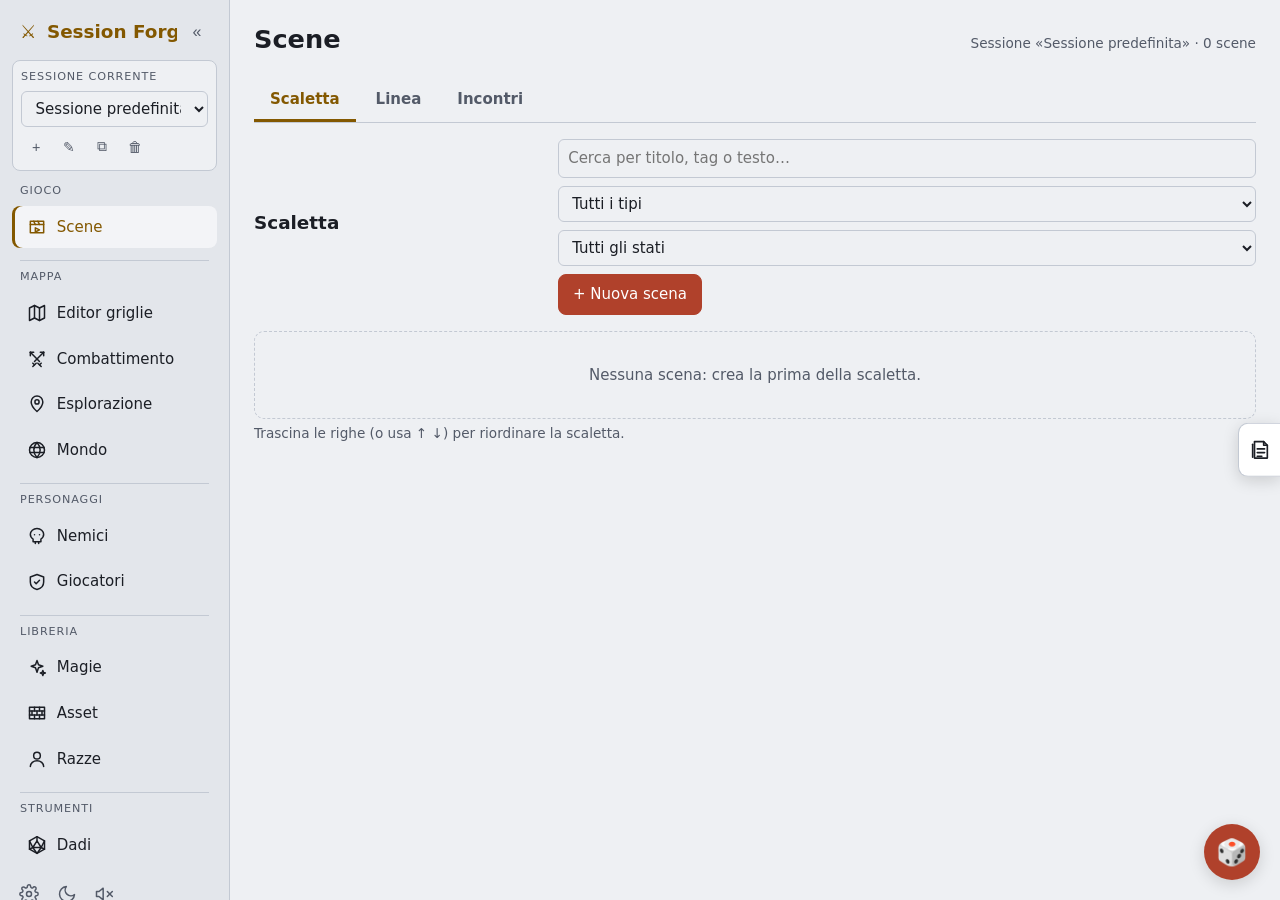
==== index.html @ 0fa07107 "Riordino: azioni delle creature e schermata attiva in ui-combattimento-creature.js - sezione «Azioni" ====
<!doctype html>
<html lang="it">
<head>
  <meta charset="utf-8">
  <meta name="viewport" content="width=device-width, initial-scale=1">
  <title>Session Forge</title>
  <meta name="description" content="Prepara e gioca le tue sessioni di D&amp;D 5e">
  <meta name="theme-color" content="#14161c">
  <link rel="manifest" href="manifest.json">
  <link rel="icon" href="icons/icon.svg" type="image/svg+xml">
  <!-- Tema, dimensione del testo e animazioni applicati prima del rendering (niente lampo di tema sbagliato). -->
  <script src="js/impostazioni.js"></script>
  <script>DnD.impostazioni.init();</script>
  <link rel="stylesheet" href="css/style.css">
  <link rel="stylesheet" href="css/boss.css">
  <link rel="stylesheet" href="css/leggendario.css">
  <link rel="stylesheet" href="css/dadi.css">
</head>
<body>
  <div class="app">
    <nav class="sidebar" aria-label="Navigazione">
      <div class="brand">
        <span class="brand-name"><span class="brand-icon" aria-hidden="true">⚔</span> <span class="nav-label" id="brand-name">Session Forge</span></span>
        <button type="button" class="icon-btn sidebar-toggle" id="sidebar-toggle" aria-expanded="true" aria-controls="nav-list" title="Chiudi la barra (Ctrl+B)" aria-label="Chiudi la barra laterale">«</button>
      </div>
      <div class="session-picker" id="session-picker"></div>
      <ul class="nav" id="nav-list" aria-label="Sezioni"></ul>
      <div class="sidebar-footer" id="sidebar-footer"></div>
    </nav>
    <main id="main" class="main" tabindex="-1"></main>
  </div>
  <button type="button" id="dice-fab" class="dice-fab" aria-label="Apri i dadi" title="Dadi">🎲</button>
  <div id="toasts" class="toasts" aria-live="polite"></div>

  <script src="js/config.js"></script>
  <script src="js/dati/misure.js"></script>
  <script src="js/modello.js"></script>
  <script src="js/dadi.js"></script>
  <script src="js/regole.js"></script>
  <script src="js/statistiche.js"></script>
  <script src="js/combattenti.js"></script>
  <script src="js/dati/classi.js"></script>
  <script src="js/magie.js"></script>
  <script src="js/dati/equipaggiamento.js"></script>
  <script src="js/dati/nomi.js"></script>
  <script src="js/dati/colori.js"></script>
  <script src="js/dati/libreria-icone.js"></script>
  <script src="js/icone.js"></script>
  <script src="js/immagini.js"></script>
  <script src="js/dati/suoni.js"></script>
  <script src="js/audio.js"></script>
  <script src="js/tileset.js"></script>
  <script src="js/tile.js"></script>
  <script src="js/tilemap.js"></script>
  <script src="js/collisioni.js"></script>
  <script src="js/griglia.js"></script>
  <script src="js/migrazioni-tile.js"></script>
  <script src="js/dati/visione.js"></script>
  <script src="js/visione.js"></script>
  <script src="js/condizioni.js"></script>
  <script src="js/dati/riposi.js"></script>
  <script src="js/riposi.js"></script>
  <script src="js/movimento.js"></script>
  <script src="js/layout-combattimento.js"></script>
  <script src="js/dati/creature.js"></script>
  <script src="js/dati/leggendario.js"></script>
  <script src="js/ia-comportamento.js"></script>
  <script src="js/creature.js"></script>
  <script src="js/boss.js"></script>
  <script src="js/biomi.js"></script>
  <script src="js/eventi.js"></script>
  <script src="js/esplorazione.js"></script>
  <script src="js/percorso.js"></script>
  <script src="js/dati/scheda.js"></script>
  <script src="js/scheda.js"></script>
  <script src="js/leggendario.js"></script>
  <script src="js/attrezzatura.js"></script>
  <script src="js/oggetti-mappa.js"></script>
  <script src="js/dati/mondo.js"></script>
  <script src="js/fazioni.js"></script>
  <script src="js/party.js"></script>
  <script src="js/citta.js"></script>
  <script src="js/npc.js"></script>
  <script src="js/quest.js"></script>
  <script src="js/dati/difficolta.js"></script>
  <script src="js/difficolta.js"></script>
  <script src="js/dati/scene.js"></script>
  <script src="js/scene.js"></script>
  <script src="js/dati/ia.js"></script>
  <script src="js/ia.js"></script>
  <script src="js/note.js"></script>
  <script src="js/validazione.js"></script>
  <script src="js/stato/normalizza.js"></script>
  <script src="js/stato/esempi.js"></script>
  <script src="js/stato/migrazioni.js"></script>
  <script src="js/dati.js"></script>
  <script src="js/stato/archivio.js"></script>
  <script src="js/sessioni.js"></script>
  <script src="js/generatore.js"></script>
  <script src="js/rete/protocollo.js"></script>
  <script src="js/rete/trasporto.js"></script>
  <script src="js/rete/codici.js"></script>
  <script src="js/rete/segnalazione.js"></script>
  <script src="js/rete/filtro.js"></script>
  <script src="js/rete/immagini.js"></script>
  <script src="js/rete/intenzioni.js"></script>
  <script src="js/rete/sessione.js"></script>
  <script src="js/ui-comune.js"></script>
  <script src="js/ui-condizioni.js"></script>
  <script src="js/ui-riposi.js"></script>
  <script src="js/ui-difficolta.js"></script>
  <script src="js/ui-icone.js"></script>
  <script src="js/ui-razze.js"></script>
  <script src="js/ui-magie.js"></script>
  <script src="js/ui-incantesimi.js"></script>
  <script src="js/ui-asset.js"></script>
  <script src="js/ui-oggetti-mappa.js"></script>
  <script src="js/ui-ia.js"></script>
  <script src="js/ui-mondo-comuni.js"></script>
  <script src="js/ui-creature-comuni.js"></script>
  <script src="js/ui-scheda.js"></script>
  <script src="js/ui-creature.js"></script>
  <script src="js/ui-mostri.js"></script>
  <script src="js/ui-boss.js"></script>
  <script src="js/ui-percorso.js"></script>
  <script src="js/ui-leggendario.js"></script>
  <script src="js/ui-generatore.js"></script>
  <script src="js/ui-tileset.js"></script>
  <script src="js/ui-tile.js"></script>
  <script src="js/ui-strutture.js"></script>
  <script src="js/ui-attrezzatura.js"></script>
  <script src="js/ui-biomi.js"></script>
  <script src="js/ui-eventi.js"></script>
  <script src="js/ui-mondo.js"></script>
  <script src="js/ui-party.js"></script>
  <script src="js/ui-npc.js"></script>
  <script src="js/ui-quest.js"></script>
  <script src="js/ui-scene.js"></script>
  <script src="js/note-editor.js"></script>
  <script src="js/ui-note.js"></script>
  <script src="js/ui-dadi.js"></script>
  <script src="js/ui-colonne.js"></script>
  <script src="js/ui-griglia-disegno.js"></script>
  <script src="js/ui-griglia-pannello.js"></script>
  <script src="js/ui-griglia-puntatore.js"></script>
  <script src="js/ui-griglia.js"></script>
  <script src="js/ui-pannello-tile.js"></script>
  <script src="js/ui-visione.js"></script>
  <script src="js/ui-mappa-esplorazione.js"></script>
  <script src="js/ui-editor-griglie.js"></script>
  <script src="js/ui-combattimento-incantesimi.js"></script>
  <script src="js/ui-combattimento-creature.js"></script>
  <script src="js/ui-combattimento.js"></script>
  <script src="js/ui-esplorazione.js"></script>
  <script src="js/ui-sessioni.js"></script>
  <script src="js/ui-suoni.js"></script>
  <script src="js/ui-impostazioni.js"></script>
  <script src="js/ui-online.js"></script>
  <script src="js/app.js"></script>
</body>
</html>
---- css/style.css ----
/* Tema chiaro (predefinito) su :root, tema scuro su [data-theme="dark"].
   Tutti i colori dell'interfaccia passano da queste variabili. */
:root {
  /* Note del master: bordi e intestazioni delle tabelle, evidenziatore leggibile. */
  --note-table-border: #9aa3b2;
  --note-table-head: #e8ebf0;
  --note-mark-text: #1b1e25;
  --bg: #eef0f3;
  --bg-2: #e3e6eb;
  --panel: #ffffff;
  --panel-2: #f3f4f7;
  --border: #c3c9d3;
  --text: #1b1e25;
  --muted: #535a68;
  --accent: #835800;
  --accent-text: #ffffff;
  --primary: #b0412b;
  --primary-hover: #943422;
  --on-primary: #ffffff;
  --danger: #b32d2d;
  --danger-text: #a02323;
  --danger-border: #e2b3b3;
  --on-danger: #ffffff;
  --ok: #1f7a3f;
  --ok-text: #1a6a36;
  --warn: #8a5e00;
  --bad: #b0281c;
  --player: #2f6fb8;
  --npc: #b0412b;
  --magic: #7a4cc2;
  --selection: #1b1e25;
  --crit-bg: #fbf0d5;
  --backdrop: rgba(20, 22, 28, 0.45);
  --shadow: 0 4px 16px rgba(0, 0, 0, 0.15);
  --hp-high: #1f7a3f;
  --hp-mid: #9a6a00;
  --hp-low: #b02a1e;
  --hp-track: #dfe3e9;
  --conc: #7c3aed;
  --cond-token-bg: rgba(255, 255, 255, 0.92);
  --death-ok: #2f9e5b;
  --death-ko: #c2362b;
  /* Difficoltà degli incontri: fasce della barra e testo sopra di esse */
  --diff-banale: #9aa3b2;
  --diff-facile: #2f9e5b;
  --diff-medio: #c9a227;
  --diff-difficile: #d9771f;
  --diff-mortale: #c2362b;
  --diff-oltre: #6b1f5c;
  --diff-on: #14161c;
  --diff-on-dark: #ffffff;
  /* Scheda del giocatore: carta chiara */
  --sheet-bg: #fbf6ea;
  --sheet-ink: #2b2418;
  --sheet-line: #b9a77f;
  --sheet-box: #fffdf6;
  --sheet-accent: #7a2e1f;
  --grid-bg: #e3e6eb;
  --grid-board: #fbfaf6;
  --grid-line: rgba(0, 0, 0, 0.10);
  --grid-line-strong: rgba(0, 0, 0, 0.26);
  --grid-label: #535a68;
  --grid-label-bg: rgba(255, 255, 255, 0.92);
  --grid-missing: #9aa0a8;
  --grid-missing-text: #1b1e25;
  /* Luce, visione e nebbia di guerra (r, g, b): buio, velo del master, nebbia dei giocatori, stanze, segni. */
  --vision-dark: 12, 16, 34;
  --vision-fog: 74, 82, 99;
  --vision-fog-player: 46, 50, 60;
  --vision-room: 70, 120, 230;
  --vision-mark: #c98a00;
  --zone-players: 47, 111, 184;
  --zone-enemies: 176, 40, 28;
  /* Sovrapposizioni dei TileSet e delle TileMap (taglio, selezione, esclusi, bloccanti, collisioni). */
  --ts-cut: rgba(131, 88, 0, 0.75);
  --ts-selected: rgba(47, 111, 184, 0.35);
  --ts-excluded: rgba(20, 22, 28, 0.55);
  --ts-blocking: rgba(176, 40, 28, 0.38);
  --ts-collision: rgba(122, 76, 194, 0.35);
  --ts-collision-line: #5a2fa0;
  --ts-vertex: #ffffff;
  --ts-free: #1f7a3f;
  --radius: 10px;
  color-scheme: light;
}

[data-theme="dark"] {
  --note-table-border: #59627a;
  --note-table-head: #2d3342;
  --note-mark-text: #14161c;
  --bg: #14161c;
  --bg-2: #1b1e26;
  --panel: #222631;
  --panel-2: #2a2f3c;
  --border: #363c4b;
  --text: #e6e8ee;
  --muted: #9aa1b2;
  --accent: #e8c170;
  --accent-text: #1a1408;
  --primary: #c0553f;
  --primary-hover: #d4654e;
  --on-primary: #ffffff;
  --danger: #b33a3a;
  --danger-text: #ff9b91;
  --danger-border: #5c2a2a;
  --on-danger: #ffffff;
  --ok: #3fae63;
  --ok-text: #8be0a6;
  --warn: #d9a520;
  --bad: #d4453a;
  --player: #4f8fd6;
  --npc: #c0553f;
  --magic: #a777e3;
  --selection: #ffffff;
  --crit-bg: #3a2f17;
  --backdrop: rgba(0, 0, 0, 0.6);
  --shadow: 0 4px 16px rgba(0, 0, 0, 0.35);
  --hp-high: #3fae63;
  --hp-mid: #d9a520;
  --hp-low: #e0574b;
  --hp-track: #14161c;
  --conc: #b794f6;
  --cond-token-bg: rgba(20, 22, 28, 0.92);
  --death-ok: #4cc27a;
  --death-ko: #ef6b5f;
  --diff-banale: #6b7385;
  --diff-facile: #3fb873;
  --diff-medio: #d8b63a;
  --diff-difficile: #ec8a35;
  --diff-mortale: #ef6b5f;
  --diff-oltre: #b05aa0;
  --diff-on: #14161c;
  --diff-on-dark: #14161c;
  /* Scheda del giocatore: pergamena scura */
  --sheet-bg: #2a2419;
  --sheet-ink: #efe4c8;
  --sheet-line: #6e5f40;
  --sheet-box: #352d20;
  --sheet-accent: #e0a35a;
  --grid-bg: #14161c;
  --grid-board: #1d2129;
  --grid-line: rgba(255, 255, 255, 0.07);
  --grid-line-strong: rgba(255, 255, 255, 0.16);
  --grid-label: #9aa1b2;
  --grid-label-bg: rgba(20, 22, 28, 0.85);
  --grid-missing: #5c5f66;
  --grid-missing-text: #dddddd;
  --vision-dark: 2, 3, 10;
  --vision-fog: 10, 11, 16;
  --vision-fog-player: 6, 7, 10;
  --vision-room: 110, 160, 255;
  --vision-mark: #f2b632;
  --zone-players: 79, 143, 214;
  --zone-enemies: 212, 69, 58;
  --ts-cut: rgba(232, 193, 112, 0.8);
  --ts-selected: rgba(79, 143, 214, 0.42);
  --ts-excluded: rgba(0, 0, 0, 0.62);
  --ts-blocking: rgba(224, 87, 75, 0.42);
  --ts-collision: rgba(167, 119, 227, 0.4);
  --ts-collision-line: #d4b8ff;
  --ts-vertex: #14161c;
  --ts-free: #8be0a6;
  color-scheme: dark;
}

/* Dimensione del testo e animazioni ridotte (dal pannello Impostazioni). */
html { font-size: 100%; }
html[data-text-size="piccolo"] { font-size: 87.5%; }
html[data-text-size="grande"] { font-size: 115%; }
html[data-reduce-motion] *, html[data-reduce-motion] *::before, html[data-reduce-motion] *::after {
  transition: none !important;
  animation: none !important;
  scroll-behavior: auto !important;
}

* { box-sizing: border-box; }

html, body { height: 100%; }

body {
  margin: 0;
  background: var(--bg);
  color: var(--text);
  font: 0.9375rem/1.5 system-ui, -apple-system, "Segoe UI", Roboto, sans-serif;
}

h1, h2, h3 { margin: 0 0 0.5rem; line-height: 1.2; }
h1 { font-size: 1.6rem; }
h2 { font-size: 1.15rem; }
h3 { font-size: 1.05rem; }
p { margin: 0.25rem 0; }

.muted { color: var(--muted); }
.small { font-size: 0.85rem; }
.empty { color: var(--muted); padding: 2rem; text-align: center; border: 1px dashed var(--border); border-radius: var(--radius); }

/* ---------- Layout ---------- */
.app { display: grid; grid-template-columns: 230px 1fr; height: 100%; transition: grid-template-columns 0.15s; }
.app.sidebar-collapsed { grid-template-columns: 60px 1fr; }
.app.sidebar-collapsed .nav-label { display: none; }
.app.sidebar-collapsed .sidebar { padding: 1rem 0.4rem; }
.app.sidebar-collapsed .brand { flex-direction: column; padding: 0; }
.app.sidebar-collapsed .nav button { justify-content: center; padding: 0.55rem 0; }
.app.sidebar-collapsed .nav-group { padding: 0; margin: 0.35rem 0.5rem; }
.app.sidebar-collapsed .session-full { display: none; }
.app.sidebar-collapsed .session-compact { display: inline-grid; }
.app.sidebar-collapsed .sidebar-footer { flex-direction: column; }
.app.sidebar-collapsed .nav button.active { box-shadow: inset 0 -3px 0 var(--accent); }

.sidebar {
  background: var(--bg-2);
  border-right: 1px solid var(--border);
  display: flex;
  flex-direction: column;
  padding: 1rem 0.75rem;
  gap: 0.75rem;
  overflow-y: auto;
}

.brand { font-weight: 700; font-size: 1.15rem; color: var(--accent); padding: 0 0.25rem 0 0.5rem; display: flex; align-items: center; justify-content: space-between; gap: 0.25rem; }
.brand-name { white-space: nowrap; overflow: hidden; }
.nav button .nav-label { margin-left: 0.35rem; }
.brand-icon { margin-right: 0.25rem; }

.nav { list-style: none; margin: 0; padding: 0; display: flex; flex-direction: column; gap: 0.25rem; }
.nav button {
  width: 100%;
  text-align: left;
  background: none;
  border: none;
  color: var(--text);
  padding: 0.6rem 0.75rem;
  border-radius: 8px;
  font: inherit;
  cursor: pointer;
}
.nav button:hover { background: var(--panel); }
.nav button.active { background: var(--panel-2); color: var(--accent); box-shadow: inset 3px 0 0 var(--accent); }

/* Menù: gruppi separati da una linea leggera, voce attiva e hover evidenti. */
.nav-group { margin: 0.5rem 0.5rem 0.15rem; padding-top: 0.5rem; border-top: 1px solid var(--border); font-size: 0.7rem; text-transform: uppercase; letter-spacing: 0.08em; color: var(--muted); }
.nav-group:first-child { border-top: none; margin-top: 0; padding-top: 0; }
.nav button { display: flex; align-items: center; gap: 0.1rem; }
.nav button:focus-visible { outline: 2px solid var(--accent); outline-offset: -2px; }
.svg-icon { display: block; flex: none; }
.nav-icon { display: inline-grid; place-items: center; width: 1.6rem; }

/* Selettore della sessione */
.session-picker { display: flex; flex-direction: column; gap: 0.3rem; }
.session-full { display: flex; flex-direction: column; gap: 0.3rem; padding: 0.5rem; background: var(--bg); border: 1px solid var(--border); border-radius: 8px; }
.session-label { font-size: 0.7rem; text-transform: uppercase; letter-spacing: 0.08em; color: var(--muted); }
.session-actions { display: flex; gap: 0.15rem; }
.session-actions .icon-btn { width: 1.9rem; height: 1.9rem; font-size: 0.9rem; }
.session-compact { display: none; place-items: center; align-self: center; width: 2.4rem; height: 2.4rem; }

/* Piede della barra: impostazioni e tema */
.sidebar-footer { margin-top: auto; display: flex; gap: 0.35rem; align-items: center; position: relative; }
.footer-btn { display: inline-grid; place-items: center; width: 2.4rem; height: 2.4rem; color: var(--text); border-color: var(--border); }
.footer-btn:hover { background: var(--panel-2); }
.settings-panel { position: fixed; left: 0.75rem; bottom: 4rem; z-index: 2500; width: min(340px, calc(100vw - 1.5rem)); max-height: calc(100vh - 6rem); overflow-y: auto;
  background: var(--panel); color: var(--text); border: 1px solid var(--border); border-radius: var(--radius); box-shadow: var(--shadow); padding: 1rem;
  display: flex; flex-direction: column; gap: 0.75rem; }
.settings-panel[hidden] { display: none; }
.settings-panel h2 { margin: 0; }
.settings-group { display: flex; flex-direction: column; gap: 0.4rem; }
.settings-actions { display: flex; flex-direction: column; gap: 0.4rem; align-items: stretch; }
/* Suoni: pulsante rapido (stato sempre visibile sull'icona) e finestra «Tutti i suoni». */
.sound-btn.off { color: var(--muted); }
.sound-btn[aria-pressed="true"] { color: var(--accent); }
.sound-panel { gap: 0.75rem; }
.sound-top { display: flex; flex-wrap: wrap; gap: 0.5rem 1.25rem; align-items: center; }
.sound-cat { display: flex; flex-direction: column; gap: 0.35rem; border: 1px solid var(--border); border-radius: 8px; padding: 0.5rem 0.75rem; }
.sound-cat legend { padding: 0 0.3rem; font-weight: 700; }
.sound-row { display: grid; grid-template-columns: minmax(10rem, 1.4fr) minmax(5rem, 0.8fr) auto auto; gap: 0.3rem 0.6rem; align-items: center;
  padding: 0.25rem 0; border-top: 1px solid var(--border); }
.sound-actions { display: flex; flex-wrap: wrap; gap: 0.3rem; }
.sound-tag.custom { color: var(--accent); border-color: var(--accent); }
.sound-tag.broken { color: var(--bad); border-color: var(--bad); }
@media (max-width: 720px) { .sound-row { grid-template-columns: 1fr 1fr; } .sound-actions { grid-column: 1 / -1; } }

/* Schede (Strutture / Oggetti) */
.tabs { display: flex; gap: 0.25rem; border-bottom: 1px solid var(--border); margin-bottom: 1rem; }
.tab { background: none; border: none; border-bottom: 3px solid transparent; color: var(--muted); padding: 0.55rem 1rem; font: inherit; font-weight: 600; cursor: pointer; }
.tab:hover { color: var(--text); }
.tab.active { color: var(--accent); border-bottom-color: var(--accent); }
.tab:focus-visible { outline: 2px solid var(--accent); outline-offset: -2px; }

/* Schermate vuote con pulsanti rapidi */
.empty-state { text-align: center; padding: 3rem 1.5rem; border: 1px dashed var(--border); border-radius: var(--radius); background: var(--panel); display: flex; flex-direction: column; align-items: center; gap: 0.5rem; }
.empty-state .head-actions { justify-content: center; margin-top: 0.5rem; }

.main { overflow-y: auto; padding: 1.5rem; outline: none; }

.section-head { display: flex; align-items: center; justify-content: space-between; gap: 1rem; flex-wrap: wrap; margin-bottom: 1rem; }
.head-actions { display: flex; gap: 0.5rem; flex-wrap: wrap; }

.panel { background: var(--panel); border: 1px solid var(--border); border-radius: var(--radius); padding: 1rem; }

.grid-2 { display: grid; grid-template-columns: repeat(auto-fit, minmax(260px, 1fr)); gap: 1rem; }
.grid-3 { display: grid; grid-template-columns: repeat(auto-fit, minmax(200px, 1fr)); gap: 0 1rem; }

/* ---------- Pulsanti ---------- */
.btn {
  background: var(--panel-2);
  color: var(--text);
  border: 1px solid var(--border);
  border-radius: 8px;
  padding: 0.5rem 0.9rem;
  font: inherit;
  cursor: pointer;
  transition: background 0.15s, border-color 0.15s;
}
.btn:hover:not(:disabled) { border-color: var(--accent); }
.btn:disabled { opacity: 0.45; cursor: not-allowed; }
.btn.primary { background: var(--primary); border-color: var(--primary); color: var(--on-primary); }
.btn.primary:hover:not(:disabled) { background: var(--primary-hover); }
.btn.danger { color: var(--danger-text); border-color: var(--danger-border); }
.btn.danger:hover:not(:disabled) { background: var(--danger); color: var(--on-danger); border-color: var(--danger); }
.btn.small { padding: 0.3rem 0.6rem; font-size: 0.85rem; }
.btn.wide { width: 100%; }
.btn:focus-visible, .nav button:focus-visible, .icon-btn:focus-visible { outline: 2px solid var(--accent); outline-offset: 2px; }

.icon-btn {
  background: none;
  border: 1px solid transparent;
  color: var(--muted);
  border-radius: 6px;
  width: 2rem;
  height: 2rem;
  cursor: pointer;
  font-size: 1rem;
  flex: none;
}
.icon-btn:hover { color: var(--text); border-color: var(--border); }
.icon-btn.danger:hover { color: var(--on-danger); background: var(--danger); }

/* ---------- Form ---------- */
.form { display: flex; flex-direction: column; gap: 0.75rem; }
.field { display: flex; flex-direction: column; gap: 0.25rem; margin-bottom: 0.5rem; min-width: 0; }
.field label { font-size: 0.85rem; color: var(--muted); }
.hint { color: var(--muted); font-size: 0.8rem; }

input, select, textarea {
  background: var(--bg);
  color: var(--text);
  border: 1px solid var(--border);
  border-radius: 6px;
  padding: 0.45rem 0.6rem;
  font: inherit;
  width: 100%;
  min-width: 0;
}
textarea { resize: vertical; }
input:focus, select:focus, textarea:focus { outline: none; border-color: var(--accent); }
input[type="checkbox"], input[type="radio"] { width: auto; accent-color: var(--primary); }
input.invalid, select.invalid { border-color: var(--bad); }
.error { color: var(--danger-text); font-size: 0.8rem; min-height: 0; }
.error:empty { display: none; }

fieldset { border: 1px solid var(--border); border-radius: var(--radius); padding: 0.75rem; margin: 0; min-width: 0; }
legend { padding: 0 0.4rem; color: var(--accent); font-weight: 600; }

.check { display: inline-flex; align-items: center; gap: 0.35rem; cursor: pointer; font-size: 0.9rem; }
.inline { display: inline-flex; align-items: center; gap: 0.5rem; }
.inline input { width: 5.5rem; }

.ability-row { display: grid; grid-template-columns: repeat(6, minmax(0, 1fr)); gap: 0.5rem; }
.ability-cell { display: flex; flex-direction: column; align-items: stretch; gap: 0.3rem; text-align: center; background: var(--bg-2); border-radius: 8px; padding: 0.5rem; }
.ability-label { font-weight: 700; color: var(--accent); }
.ability-cell input[type="number"] { text-align: center; }
.ability-cell .check { justify-content: center; font-size: 0.8rem; }
.ability-final { font-size: 0.8rem; color: var(--muted); }

details.extra summary { cursor: pointer; color: var(--accent); margin-bottom: 0.5rem; }

.weapons { display: flex; flex-direction: column; gap: 0.5rem; }
.weapon-head, .weapon-row { display: grid; grid-template-columns: 2fr 1fr 1fr 1fr 1.5fr 2rem; gap: 0.5rem; align-items: start; }
.weapon-head span { font-size: 0.8rem; color: var(--muted); }
.weapon-row .field { margin: 0; }
.sr-label { position: absolute; width: 1px; height: 1px; overflow: hidden; clip: rect(0 0 0 0); }
.weapons > .btn { align-self: flex-start; }

.form-actions { display: flex; justify-content: flex-end; align-items: center; gap: 0.75rem; flex-wrap: wrap; margin-top: 1rem; }
.radio-row { display: flex; gap: 1rem; flex-wrap: wrap; }

/* ---------- Schede elenco ---------- */
.card-grid { display: grid; grid-template-columns: repeat(auto-fill, minmax(280px, 1fr)); gap: 1rem; }
.card { background: var(--panel); border: 1px solid var(--border); border-radius: var(--radius); padding: 1rem; display: flex; flex-direction: column; gap: 0.35rem; }
.card-title { display: flex; flex-wrap: wrap; justify-content: space-between; align-items: start; gap: 0.5rem; }
/* Titolo lungo e distintivi: vanno a capo invece di finire sotto il distintivo a destra. */
.card-title .title-with-icon { flex-wrap: wrap; }
.card-actions { display: flex; gap: 0.4rem; flex-wrap: wrap; margin-top: auto; padding-top: 0.5rem; }
.ac-badge { background: var(--panel-2); border: 1px solid var(--accent); color: var(--accent); border-radius: 6px; padding: 0.05rem 0.45rem; font-weight: 700; font-size: 0.85rem; white-space: nowrap; }
.stat-line { display: grid; grid-template-columns: repeat(3, 1fr); gap: 0.2rem 0.5rem; font-size: 0.85rem; }
.stat b { color: var(--accent); }
.weapon-list { margin: 0.25rem 0; padding-left: 1.1rem; }

/* ---------- Dadi ---------- */
.dice-widget { display: flex; flex-direction: column; gap: 0.9rem; }
.dice-controls { display: flex; gap: 1rem; flex-wrap: wrap; }
.dice-buttons { display: grid; grid-template-columns: repeat(6, minmax(0, 1fr)); gap: 0.5rem; }
.die-btn { font-size: 1.1rem; font-weight: 700; padding: 0.8rem 0; }
.dice-expr-form { display: flex; gap: 0.5rem; }
.dice-result { background: var(--bg-2); border-radius: var(--radius); padding: 1rem; text-align: center; min-height: 7rem; display: flex; flex-direction: column; justify-content: center; gap: 0.5rem; }
.dice-expr { color: var(--muted); }
.dice-rolls { display: flex; flex-wrap: wrap; justify-content: center; gap: 0.4rem; }
.die { display: inline-grid; place-items: center; min-width: 2.2rem; height: 2.2rem; padding: 0 0.3rem; border-radius: 8px; background: var(--panel-2); border: 1px solid var(--border); font-weight: 700; }
.die.max { border-color: var(--ok); color: var(--ok-text); }
.die.min { border-color: var(--bad); color: var(--danger-text); }
.die-mod { align-self: center; color: var(--muted); font-weight: 700; }
.dice-total { font-size: 2.4rem; font-weight: 800; color: var(--accent); }
.history-head { display: flex; justify-content: space-between; align-items: center; gap: 0.5rem; }
.history-head h2, .history-head h3 { margin: 0; }
.dice-history { list-style: none; margin: 0; padding: 0; max-height: 16rem; overflow-y: auto; }
.dice-history li { display: grid; grid-template-columns: 6rem 1fr auto; gap: 0.5rem; padding: 0.3rem 0.25rem; border-bottom: 1px solid var(--border); }
.hist-expr { color: var(--accent); }

.dice-fab {
  position: fixed;
  right: 1.25rem;
  bottom: 1.25rem;
  width: 3.5rem;
  height: 3.5rem;
  border-radius: 50%;
  border: none;
  background: var(--primary);
  color: var(--on-primary);
  font-size: 1.6rem;
  box-shadow: var(--shadow);
  cursor: pointer;
  z-index: 10;
}
.dice-fab:hover { background: var(--primary-hover); }
.dice-fab[hidden] { display: none; }

/* ---------- Modale e notifiche ---------- */
.modal {
  background: var(--panel);
  color: var(--text);
  border: 1px solid var(--border);
  border-radius: var(--radius);
  padding: 0;
  width: min(560px, calc(100vw - 2rem));
  max-height: calc(100vh - 2rem);
  box-shadow: var(--shadow);
}
.modal::backdrop { background: var(--backdrop); }
.modal-header { display: flex; justify-content: space-between; align-items: center; padding: 0.9rem 1rem; border-bottom: 1px solid var(--border); }
.modal-header h2 { margin: 0; }
.modal-body { padding: 1rem; }
.modal-actions { display: flex; justify-content: flex-end; gap: 0.5rem; padding: 0.75rem 1rem; border-top: 1px solid var(--border); }

.toasts { position: fixed; top: 1rem; right: 1rem; display: flex; flex-direction: column; gap: 0.5rem; z-index: 1000; max-width: min(380px, calc(100vw - 2rem)); }
.toast { background: var(--panel-2); border-left: 4px solid var(--accent); padding: 0.6rem 0.9rem; border-radius: 6px; box-shadow: var(--shadow); animation: toast-in 0.2s ease-out; }
.toast.success { border-color: var(--ok); }
.toast.error { border-color: var(--bad); }
@keyframes toast-in { from { opacity: 0; transform: translateY(-6px); } }

/* ---------- Combattimento ---------- */
.pick-list { list-style: none; margin: 0; padding: 0; display: flex; flex-direction: column; gap: 0.4rem; }
.pick-list li { display: flex; align-items: center; gap: 0.25rem; flex-wrap: wrap; padding: 0.4rem; border-radius: 6px; background: var(--bg-2); }
.qty { width: 4.5rem; text-align: center; }

.init-table { width: 100%; border-collapse: collapse; margin-top: 0.5rem; }
.init-table th, .init-table td { text-align: left; padding: 0.45rem; border-bottom: 1px solid var(--border); vertical-align: top; }
.init-table input { width: 6rem; }
.kind-dot { display: inline-block; width: 0.6rem; height: 0.6rem; border-radius: 50%; }
.kind-dot.player { background: var(--player); }
.kind-dot.npc { background: var(--npc); }

/* Schermata del combattimento attivo: intestazione e tre colonne (entità | griglia | turni) che riempiono
   l'altezza. Le colonne laterali hanno larghezza --left-w / --right-w (vedi layout-combattimento.js) e si
   richiudono in una striscia con il solo pulsante per riaprirle. */
.combat-screen { display: flex; flex-direction: column; height: calc(100vh - 3rem); min-height: 560px; }
.combat-screen > .section-head { margin-bottom: 0.6rem; }
.combat-layout {
  --strip: 2.4rem;
  display: grid;
  grid-template-columns: var(--left-w, 340px) 8px minmax(0, 1fr) 8px var(--right-w, 300px);
  grid-template-rows: minmax(0, 1fr);
  gap: 0.5rem;
  flex: 1;
  min-height: 0;
}
.combat-layout.left-closed { grid-template-columns: var(--strip) 0 minmax(0, 1fr) 8px var(--right-w, 300px); }
.combat-layout.right-closed { grid-template-columns: var(--left-w, 340px) 8px minmax(0, 1fr) 0 var(--strip); }
.combat-layout.left-closed.right-closed { grid-template-columns: var(--strip) 0 minmax(0, 1fr) 0 var(--strip); }
.combat-layout.left-closed > [data-divider="left"], .combat-layout.right-closed > [data-divider="right"] { visibility: hidden; }
.combat-col { display: flex; flex-direction: column; gap: 0.75rem; min-height: 0; min-width: 0; overflow-y: auto; padding: 2px; }
.combat-col-head { display: flex; align-items: center; gap: 0.4rem; position: sticky; top: 0; z-index: 2; background: var(--bg); padding: 0.1rem 0 0.3rem; }
.combat-col-head h2 { margin: 0; font-size: 1rem; flex: 1; }
.combat-turns .combat-col-head h2 { text-align: left; }
.collapse-btn { flex: none; }
/* Colonna chiusa: resta solo il pulsante per riaprirla. */
.left-closed .combat-entities > :not(.combat-col-head), .right-closed .combat-turns > :not(.combat-col-head),
.left-closed .combat-entities h2, .right-closed .combat-turns h2, .right-closed .combat-turns .dice-inline { display: none; }
.left-closed .combat-entities, .right-closed .combat-turns { overflow: hidden; align-items: center; }
.combat-entities .combatants { grid-template-columns: minmax(0, 1fr); align-content: start; }
.combat-center { position: relative; display: flex; flex-direction: column; gap: 0.4rem; min-width: 0; min-height: 0; }
.combat-center > .grid-pane { flex: 1; min-height: 0; }
/* Ombra dei boss: limitata all'area della griglia, non copre le colonne. */
.combat-center > .boss-vignette { position: absolute; border-radius: var(--radius); }
.combat-center > .boss-hud { margin-bottom: 0; }
/* Turni: il log occupa lo spazio verticale restante. */
.combat-turns .turn-order { max-height: 32vh; }
.combat-turns .log-panel { flex: 1 0 12rem; display: flex; flex-direction: column; min-height: 12rem; }
.combat-turns .log { flex: 1; max-height: none; min-height: 0; }
.combat-tabs { display: none; }
/* I pulsanti fissi non coprono le colonne: i dadi sono nella colonna dei turni, le note hanno il loro margine. */
body:has(.combat-screen) .dice-fab { display: none; }
@media (min-width: 761px) { .main:has(.combat-screen) { padding-right: 3.2rem; } }
.combatant { cursor: pointer; }
.combatant.selected { border-color: var(--selection); box-shadow: 0 0 0 2px var(--selection); }
.combatant.current.selected { box-shadow: 0 0 0 2px var(--accent), 0 0 0 4px var(--selection); }

.pane-divider { cursor: col-resize; border-radius: 4px; background: var(--border); opacity: 0.5; touch-action: none; }
.pane-divider:hover, .pane-divider:focus-visible { opacity: 1; background: var(--accent); outline: none; }

/* ---------- Griglia ---------- */
.grid-pane { display: flex; flex-direction: column; gap: 0.4rem; min-width: 0; min-height: 0; background: var(--panel); border: 1px solid var(--border); border-radius: var(--radius); padding: 0.5rem; }
.grid-toolbar { display: flex; flex-wrap: wrap; gap: 0.35rem; align-items: center; }
.grid-toolbar .btn.active { background: var(--accent); color: var(--accent-text); border-color: var(--accent); }
/* Altezza fissa: se la barra cambiasse altezza con la selezione, il canvas si sposterebbe sotto il puntatore. */
.grid-status { display: flex; gap: 0.75rem; align-items: center; justify-content: space-between; height: 2.7rem; flex: none; overflow-x: auto; overflow-y: hidden; white-space: nowrap;
  margin-top: 0.15rem; padding: 0 0.5rem; background: var(--panel-2); border: 1px solid var(--border); border-radius: var(--radius);
  scrollbar-width: thin; scrollbar-color: var(--border) transparent; }
.grid-status::-webkit-scrollbar { height: 6px; }
.grid-status::-webkit-scrollbar-thumb { background: var(--border); border-radius: 999px; }
.grid-status::-webkit-scrollbar-track { background: transparent; }
.grid-info { color: var(--muted); font-size: 0.85rem; overflow: hidden; text-overflow: ellipsis; min-width: 0; }
/* Azioni della pedina o dell'elemento selezionato: nome in evidenza, separatore, pulsanti distanziati. */
.grid-selbar { display: flex; gap: 0.45rem; align-items: center; flex: none; }
.grid-selbar > .muted:first-child { color: var(--text); font-weight: 700; padding: 0.15rem 0.6rem; margin-right: 0.15rem;
  border-radius: 999px; background: var(--panel); border: 1px solid var(--accent); }
.grid-selbar .btn.small { padding: 0.28rem 0.65rem; }
.grid-body { display: grid; grid-template-columns: 170px 1fr; gap: 0.5rem; flex: 1; min-height: 0; }
.grid-palette { overflow-y: auto; min-height: 0; font-size: 0.85rem; }
.palette-group summary { cursor: pointer; color: var(--accent); font-weight: 600; padding: 0.2rem 0; }
.palette-group ul { list-style: none; margin: 0 0 0.5rem; padding: 0; display: flex; flex-direction: column; gap: 0.2rem; }
.palette-item { display: flex; align-items: center; gap: 0.4rem; padding: 0.25rem 0.35rem; border-radius: 6px; background: var(--bg-2); cursor: grab; user-select: none; touch-action: pan-y; }
.palette-item:hover { background: var(--panel-2); }
.palette-item.placed { opacity: 0.6; }
.palette-item.unplaced { border-left: 3px solid var(--accent); }
.palette-icon { flex: none; display: grid; place-items: center; width: 24px; height: 24px; }
.palette-icon canvas { max-width: 24px; max-height: 24px; }
.palette-name { overflow: hidden; text-overflow: ellipsis; white-space: nowrap; }
.grid-canvas-wrap { position: relative; min-height: 300px; border-radius: 8px; overflow: hidden; border: 1px solid var(--border); }
.grid-canvas { position: absolute; inset: 0; width: 100%; height: 100%; touch-action: none; outline: none; }
.grid-canvas:focus-visible { box-shadow: inset 0 0 0 2px var(--accent); }
.grid-banner { position: absolute; top: 30px; left: 50%; transform: translateX(-50%); background: var(--accent); color: var(--accent-text); font-weight: 700; padding: 0.4rem 0.6rem; border-radius: 8px; display: flex; gap: 0.6rem; align-items: center; box-shadow: var(--shadow); }
.grid-banner[hidden] { display: none; }
.drag-ghost { position: fixed; left: 0; top: 0; pointer-events: none; z-index: 2000; background: var(--panel-2); border: 1px solid var(--accent); border-radius: 6px; padding: 0.2rem 0.5rem; font-size: 0.85rem; }

.grid-body.palette-collapsed { grid-template-columns: 1fr; }
.grid-body.palette-collapsed .grid-palette { display: none; }
.tool-group { display: flex; flex-wrap: wrap; gap: 0.25rem; padding: 0 0.25rem; border-left: 1px solid var(--border); border-right: 1px solid var(--border); }
.btn.tool.active { background: var(--accent); color: var(--accent-text); border-color: var(--accent); }
.palette-item.chosen { outline: 2px solid var(--accent); }

/* ---------- Editor griglie ---------- */
.editor-layout { height: calc(100vh - 8.5rem); min-height: 480px; display: flex; }
.editor-layout .grid-pane { flex: 1; }
.draft-status { font-size: 0.85rem; color: var(--ok); }
.draft-status.dirty { color: var(--warn); }
.draft-banner { display: flex; justify-content: space-between; align-items: center; gap: 1rem; flex-wrap: wrap; margin-bottom: 1rem; border-color: var(--warn); }
.grid-card-thumb { display: grid; place-items: center; background: var(--bg-2); border-radius: 8px; padding: 0.4rem; }
.grid-thumb { border-radius: 4px; image-rendering: pixelated; }
.saved-grid-list li .grid-thumb { flex: none; }
.saved-grid-info { flex: 1; min-width: 160px; }

.context-menu { position: fixed; z-index: 3000; min-width: 170px; background: var(--panel-2); border: 1px solid var(--border); border-radius: 8px; box-shadow: var(--shadow); padding: 0.25rem; display: flex; flex-direction: column; }
.context-menu button { background: none; border: none; color: var(--text); text-align: left; padding: 0.45rem 0.6rem; border-radius: 6px; font: inherit; cursor: pointer; }
.context-menu button:hover:not(:disabled), .context-menu button:focus-visible { background: var(--panel); outline: none; }
.context-menu button.danger { color: var(--danger-text); }
.context-menu button:disabled { opacity: 0.4; cursor: not-allowed; }

.target-row { display: flex; gap: 0.5rem; align-items: end; }
.target-row .field { flex: 1; }
.target-row .btn { margin-bottom: 0.5rem; }
.grid-start { display: flex; gap: 0.75rem; align-items: end; flex-wrap: wrap; }
.grid-start .field { min-width: 220px; }
.grid-start .btn { margin-bottom: 0.5rem; }
.saved-grid-list { list-style: none; margin: 0; padding: 0; display: flex; flex-direction: column; gap: 0.5rem; }
.saved-grid-list li { display: flex; justify-content: space-between; align-items: center; gap: 0.75rem; flex-wrap: wrap; padding: 0.5rem; background: var(--bg-2); border-radius: 8px; }

/* ---------- Classe, randomizzazione, PF, CA, tiri salvezza ---------- */
.input-row { display: flex; gap: 0.4rem; }
.input-row input { flex: 1; }
.input-row input.qty { flex: 0 0 4.5rem; }
.field-label { font-size: 0.85rem; color: var(--muted); }
.check-row { display: flex; flex-wrap: wrap; gap: 0.4rem 0.8rem; align-items: center; }
.check-row select { width: auto; }
.custom-class[hidden], .auto-box[hidden], .ac-box [hidden], .hp-box [hidden] { display: none; }
.randomizer { display: flex; flex-wrap: wrap; gap: 0.5rem; align-items: center; margin-bottom: 0.75rem; }
.randomizer select { width: auto; }
.randomizer [hidden] { display: none; }
.roll-detail { margin-top: 0.5rem; }
.roll-detail:empty { display: none; }
.combat-stats { align-items: start; }
.combat-stats fieldset { display: flex; flex-direction: column; gap: 0.5rem; height: 100%; }
.auto-box { display: flex; flex-direction: column; gap: 0.5rem; align-items: flex-start; }
.auto-box .grid-3 { width: 100%; }
.calc-detail { display: block; font-size: 0.85rem; color: var(--accent); }
.calc-detail:empty { display: none; }
.warn { color: var(--warn); font-size: 0.85rem; }
.warn:empty { display: none; }
.pb-line { display: flex; gap: 1rem; align-items: center; flex-wrap: wrap; }
.pb-line input { width: 5rem; }
.saves-table { border-collapse: collapse; width: 100%; max-width: 420px; }
.saves-table th, .saves-table td { padding: 0.3rem 0.5rem; border-bottom: 1px solid var(--border); text-align: center; }
.saves-table th:first-child { color: var(--accent); text-align: left; }
.saves-table .total { font-weight: 700; }
.log li.log-tiro-salvezza { border-left-color: var(--player); }

.asi-row { display: flex; align-items: center; justify-content: center; gap: 0.35rem; }
.asi-btn { width: 1.6rem; height: 1.6rem; padding: 0; border-radius: 6px; border: 1px solid var(--border); background: var(--panel-2); color: var(--text); cursor: pointer; font-weight: 700; }
.asi-btn:disabled { opacity: 0.35; cursor: not-allowed; }
.asi-count { min-width: 1.2rem; font-weight: 700; color: var(--accent); }
.asi-box { display: flex; flex-wrap: wrap; gap: 0.5rem 1rem; align-items: center; margin-top: 0.75rem; }
.asi-summary { font-size: 0.9rem; color: var(--muted); }

/* ---------- Magie ---------- */
.filters { display: flex; flex-wrap: wrap; gap: 0.5rem; margin-bottom: 1rem; }
.filters select, .filters input { width: auto; min-width: 9rem; }
.filters input[type="search"] { flex: 1; min-width: 12rem; }
.tags { display: flex; flex-wrap: wrap; gap: 0.3rem; }
.tag { font-size: 0.75rem; padding: 0.05rem 0.45rem; border-radius: 999px; background: var(--panel-2); border: 1px solid var(--border); color: var(--muted); }
.tag.accent { color: var(--accent); border-color: var(--accent); }
.class-checks { display: grid; grid-template-columns: repeat(auto-fill, minmax(8rem, 1fr)); gap: 0.25rem 0.75rem; }
.effect-box[hidden], .effect-box [hidden] { display: none; }
.spell-box .slot-table { border-collapse: collapse; width: 100%; overflow-x: auto; display: block; }
.slot-table th, .slot-table td { padding: 0.25rem; text-align: center; border-bottom: 1px solid var(--border); }
.slot-table input { width: 3.4rem; text-align: center; padding: 0.3rem; }
.spell-lists { display: grid; grid-template-columns: repeat(auto-fit, minmax(260px, 1fr)); gap: 1rem; }
.spell-pick { list-style: none; margin: 0; padding: 0; max-height: 14rem; overflow-y: auto; display: flex; flex-direction: column; gap: 0.15rem; }
.spell-pick li { padding: 0.2rem 0.35rem; border-radius: 6px; background: var(--bg-2); }
.spell-stat-line { display: flex; flex-wrap: wrap; gap: 0.5rem 1.5rem; align-items: end; }
.spell-stat-line .field { min-width: 11rem; }
.slots-indicator { display: flex; flex-wrap: wrap; gap: 0.3rem; font-size: 0.78rem; }
.move-box { display: flex; flex-direction: column; gap: 0.3rem; border-top: 1px dashed var(--border); padding-top: 0.4rem; }
.move-box.empty > .small { color: var(--muted); }
.cond-chips { display: flex; flex-wrap: wrap; gap: 0.25rem; }
.tag.cond-tag { background: rgba(232, 131, 42, 0.2); }
/* Condizioni (ui-condizioni.js): simboli con il colore della condizione, concentrazione, tiri contro la morte. */
.cond-box { display: flex; flex-wrap: wrap; align-items: center; gap: 0.35rem; }
.cond-chip { display: inline-flex; align-items: center; gap: 0.1rem; min-width: 1.7rem; height: 1.7rem; padding: 0 0.3rem; justify-content: center; border-radius: 999px;
  background: var(--panel-2); border: 2px solid var(--cond, var(--border)); color: var(--text); font-size: 0.95rem; cursor: pointer; line-height: 1; }
.cond-chip b { font-size: 0.7rem; }
.cond-chip:focus-visible { outline: 2px solid var(--accent); outline-offset: 1px; }
.tag.conc-tag { border-color: var(--conc); color: var(--conc); cursor: pointer; font-weight: 600; }
.death-saves { display: inline-flex; align-items: center; gap: 0.2rem; }
.death-dot { width: 0.6rem; height: 0.6rem; border-radius: 50%; border: 1px solid var(--border); background: var(--panel-2); }
.death-dot.on.ok { background: var(--death-ok); border-color: var(--death-ok); }
.death-dot.on.ko { background: var(--death-ko); border-color: var(--death-ko); }
.cond-list { list-style: none; margin: 0; padding: 0; display: grid; gap: 0.35rem; }
.cond-row { display: grid; grid-template-columns: auto 1fr auto; gap: 0.5rem; align-items: center; padding: 0.3rem 0.4rem; border: 1px solid var(--border);
  border-left: 3px solid var(--cond, var(--border)); border-radius: var(--radius); background: var(--panel); }
.cond-row .cond-chip { cursor: default; }
.cond-preview { color: var(--accent); margin: 0; }
.inflict-box { margin-top: 0.4rem; }
/* Riposi e risorse (ui-riposi.js): elenco con − e +, riquadri della finestra del riposo, riepilogo. */
.res-list { list-style: none; margin: 0; padding: 0; display: grid; gap: 0.25rem; }
.res-row { display: grid; grid-template-columns: 1fr auto auto auto; gap: 0.5rem; align-items: center; padding: 0.2rem 0.4rem; border-radius: var(--radius); background: var(--panel-2); }
.res-label { min-width: 0; overflow: hidden; text-overflow: ellipsis; white-space: nowrap; }
.res-value { font-weight: 700; font-variant-numeric: tabular-nums; }
.res-box { display: grid; gap: 0.4rem; }
.res-details summary { cursor: pointer; color: var(--accent); font-weight: 600; }
.res-details[open] { display: grid; gap: 0.4rem; }
.rest-dialog { display: grid; gap: 0.5rem; }
.rest-box { border: 1px solid var(--border); border-radius: var(--radius); padding: 0.4rem 0.6rem; }
.rest-box .qty { width: 4rem; }
.rest-box .input-row { align-items: flex-end; flex-wrap: wrap; }
.rest-dice { display: flex; flex-wrap: wrap; gap: 0.3rem; align-items: center; padding-bottom: 0.2rem; }
.rest-dice .qty { width: 3.2rem; height: auto; }
.rest-box .field .qty { height: auto; align-self: flex-start; }
.rest-summary { margin: 0; padding-left: 1.2rem; display: grid; gap: 0.3rem; }
.rest-actions { margin: 0.3rem 0 0.6rem; }
.turn-move { margin: 0.2rem 0 0.4rem; }
.log li.log-movimento { border-left-color: var(--player); }
.slots-indicator span { padding: 0.05rem 0.4rem; border-radius: 6px; background: var(--bg-2); border: 1px solid var(--border); }
.slots-indicator span.empty-slot { opacity: 0.45; }
.target-checks { display: flex; flex-direction: column; gap: 0.2rem; max-height: 12rem; overflow-y: auto; }
.log li.log-magia { border-left-color: var(--magic); }

/* ---------- Icone ---------- */
.title-with-icon { display: flex; align-items: center; gap: 0.5rem; min-width: 0; }
.title-with-icon h3 { margin: 0; }
.icon-canvas { flex: none; }
.icon-picker-body { display: flex; gap: 1rem; align-items: flex-start; flex-wrap: wrap; }
.icon-preview { width: 84px; height: 84px; display: grid; place-items: center; background: var(--bg-2); border-radius: var(--radius); flex: none; }
.icon-options { display: flex; flex-direction: column; gap: 0.6rem; flex: 1; min-width: 220px; }
.shape-row, .color-row, .image-row { display: flex; gap: 0.4rem; flex-wrap: wrap; align-items: center; }
.shape-row[hidden], .image-row[hidden] { display: none; }
.shape-btn { width: 2.4rem; height: 2.4rem; display: grid; place-items: center; background: var(--bg-2); border: 1px solid var(--border); border-radius: 8px; cursor: pointer; }
.shape-btn[aria-pressed="true"] { border-color: var(--accent); box-shadow: 0 0 0 1px var(--accent); }
.swatch { width: 2rem; height: 2rem; border-radius: 50%; border: 2px solid transparent; cursor: pointer; }
.color-row.swatch-grid { display: grid; grid-template-columns: repeat(7, 1.9rem); gap: 0.35rem; }
.swatch-grid .swatch { width: 1.9rem; height: 1.9rem; border: 2px solid var(--border); }
.swatch[aria-pressed="true"] { border-color: var(--selection); box-shadow: 0 0 0 2px var(--accent); }
.color-line { display: flex; gap: 0.75rem; align-items: center; flex-wrap: wrap; }
.color-row input[type="color"], .field input[type="color"] { width: 3.5rem; height: 2.2rem; padding: 0.15rem; }
.image-row input[type="file"] { width: auto; }

/* ---------- Strutture ---------- */
.shape-box { display: grid; place-items: center; min-height: 100px; background: var(--bg-2); border-radius: 8px; padding: 0.5rem; }
.structure-editor { display: flex; gap: 1.5rem; flex-wrap: wrap; margin-top: 0.75rem; }
.structure-fields { flex: 1; min-width: 260px; display: flex; flex-direction: column; gap: 0.5rem; }
.grid-2.tight { grid-template-columns: 1fr 1fr; gap: 0 0.75rem; }
.shape-preview { width: 180px; height: 180px; display: grid; place-items: center; background: var(--bg-2); border-radius: 8px; }
.custom-box { display: flex; flex-direction: column; gap: 0.5rem; }
.custom-box[hidden] { display: none; }
.cell-editor { display: grid; gap: 2px; touch-action: none; user-select: none; align-self: flex-start; }
.cell-editor .cell { width: 1.8rem; height: 1.8rem; padding: 0; background: var(--bg); border: 1px solid var(--border); border-radius: 3px; cursor: pointer; }
.cell-editor .cell.on { background: var(--accent); border-color: var(--accent); }
.cell-editor .cell:focus-visible { outline: 2px solid var(--selection); }
.turn-panel { display: flex; flex-direction: column; gap: 0.6rem; }
.round { font-size: 1.3rem; }
.round b { color: var(--accent); }
.turn-order { list-style: none; margin: 0; padding: 0; display: flex; flex-direction: column; gap: 0.25rem; max-height: 40vh; overflow-y: auto; }
.turn-order li { display: grid; grid-template-columns: 2.2rem 1fr auto; gap: 0.4rem; align-items: center; padding: 0.35rem 0.5rem; border-radius: 6px; cursor: pointer; border-left: 3px solid transparent; }
.turn-order li.player { border-left-color: var(--player); }
.turn-order li.npc { border-left-color: var(--npc); }
.turn-order li:hover { background: var(--panel-2); }
.turn-order li.current { background: var(--accent); color: var(--accent-text); font-weight: 700; }
.turn-order li.current .muted { color: var(--accent-text); }
.turn-order li.down { opacity: 0.45; text-decoration: line-through; }
.turn-order .init { font-weight: 700; text-align: center; }
.turn-order .name { overflow: hidden; text-overflow: ellipsis; white-space: nowrap; }

.log-panel h2 { margin-bottom: 0.4rem; }
.log { list-style: none; margin: 0; padding: 0; max-height: 45vh; overflow-y: auto; font-size: 0.85rem; display: flex; flex-direction: column; gap: 0.3rem; }
.log li { padding: 0.3rem 0.45rem; border-radius: 6px; background: var(--bg-2); border-left: 3px solid var(--border); }
.log-round { color: var(--muted); font-weight: 700; margin-right: 0.35rem; }
.log li.log-round { background: none; border: none; text-align: center; color: var(--accent); font-weight: 700; }
.log li.log-colpito { border-left-color: var(--warn); }
.log li.log-critico { border-left-color: var(--accent); background: var(--crit-bg); }
.log li.log-mancato { border-left-color: var(--muted); }
.log li.log-ts-fallito { border-left-color: var(--warn); }
.log li.log-cura { border-left-color: var(--ok); }
.log li.log-a-terra { border-left-color: var(--bad); color: var(--danger-text); font-weight: 700; }
.log li.log-turno { color: var(--muted); }

.combatants { display: grid; grid-template-columns: repeat(auto-fill, minmax(270px, 1fr)); gap: 1rem; }
.combatant { background: var(--panel); border: 1px solid var(--border); border-top: 4px solid var(--npc); border-radius: var(--radius); padding: 0.9rem; display: flex; flex-direction: column; gap: 0.6rem; transition: box-shadow 0.2s; }
.combatant.player { border-top-color: var(--player); }
.combatant.current { box-shadow: 0 0 0 2px var(--accent), var(--shadow); }
.combatant.down { filter: grayscale(1); opacity: 0.55; }
.combatant-head { display: flex; justify-content: space-between; gap: 0.5rem; }
.combatant-head h3 { margin: 0; overflow-wrap: anywhere; }
.badge { display: inline-block; font-size: 0.7rem; font-weight: 800; padding: 0.05rem 0.4rem; border-radius: 4px; margin-left: 0.35rem; }
.down-badge { background: var(--bad); color: var(--on-danger); }
.turn-badge { background: var(--accent); color: var(--accent-text); }
.ac-shield { flex: none; display: flex; flex-direction: column; align-items: center; justify-content: center; width: 3.4rem; height: 3.8rem; background: var(--panel-2); border: 2px solid var(--accent); border-radius: 8px 8px 50% 50%; }
.ac-shield small { font-size: 0.65rem; color: var(--muted); line-height: 1; }
.ac-shield b { font-size: 1.4rem; color: var(--accent); line-height: 1.1; }

.hp-text { font-size: 0.9rem; }
.hp-bar { height: 0.8rem; background: var(--hp-track); border-radius: 999px; overflow: hidden; border: 1px solid var(--border); }
.hp-fill { height: 100%; transition: width 0.3s, background 0.3s; }
.hp-fill.alto { background: var(--hp-high); }
.hp-fill.medio { background: var(--hp-mid); }
.hp-fill.basso { background: var(--hp-low); }

/* ---------- Pagina dei test ---------- */
.test-main { max-width: 900px; margin: 0 auto; padding: 2rem 1rem; }
.test-summary { font-size: 1.2rem; font-weight: 700; }
.test-summary.pass, .test-list .pass { color: var(--ok-text); }
.test-summary.fail, .test-list .fail { color: var(--danger-text); }
.test-list { list-style: none; padding: 0; }
.test-list li { padding: 0.35rem 0; border-bottom: 1px solid var(--border); }

/* ---------- Responsive ---------- */
@media (max-width: 1200px) {
  .grid-pane { height: 75vh; min-height: 420px; }
}
/* Schermi stretti: griglia in alto, sotto le schede Entità e Turni (una visibile alla volta). */
@media (max-width: 1099px) {
  .combat-screen { height: auto; min-height: 0; }
  .combat-layout, .combat-layout.left-closed, .combat-layout.right-closed, .combat-layout.left-closed.right-closed {
    grid-template-columns: minmax(0, 1fr); grid-template-rows: auto; display: flex; flex-direction: column;
  }
  .combat-center { order: 1; }
  .combat-center > .grid-pane { flex: none; height: 70vh; min-height: 380px; }
  .combat-tabs { display: flex; order: 2; }
  .combat-entities, .combat-turns { order: 3; overflow: visible; }
  .combat-layout .pane-divider, .combat-layout .collapse-btn { display: none; }
  .combat-layout[data-tab="entita"] .combat-turns, .combat-layout[data-tab="turni"] .combat-entities { display: none; }
  /* Chiudere una colonna non vale per le schede: si mostra sempre il contenuto. */
  .left-closed .combat-entities > :not(.combat-col-head), .right-closed .combat-turns > :not(.combat-col-head),
  .left-closed .combat-entities h2, .right-closed .combat-turns h2 { display: revert; }
  .left-closed .combat-entities > .combatants { display: grid; }
  .right-closed .combat-turns > .panel { display: block; }
  .right-closed .combat-turns > .turn-panel, .right-closed .combat-turns > .log-panel { display: flex; }
  .combat-entities .combatants { grid-template-columns: repeat(auto-fill, minmax(270px, 1fr)); }
  .combat-turns .log-panel { flex: none; }
  .combat-turns .log { max-height: 45vh; }
}

@media (max-width: 600px) {
  .grid-body { grid-template-columns: 1fr; grid-template-rows: 9rem 1fr; }
}

@media (max-width: 760px) {
  .app { grid-template-columns: 1fr; grid-template-rows: auto 1fr; }
  .sidebar { flex-direction: row; flex-wrap: wrap; align-items: center; border-right: none; border-bottom: 1px solid var(--border); padding: 0.5rem; gap: 0.5rem; }
  .brand { width: auto; }
  .app.sidebar-collapsed { grid-template-columns: 1fr; }
  .app.sidebar-collapsed .sidebar { padding: 0.5rem; }
  .app.sidebar-collapsed .brand { flex-direction: row; }
  .nav { flex-direction: row; overflow-x: auto; flex: 1; }
  .nav-group { display: none; }
  .nav button { white-space: nowrap; padding: 0.45rem 0.6rem; }
  .nav button.active { box-shadow: inset 0 -3px 0 var(--accent); }
  .sidebar-footer { margin: 0; }
  .session-picker { order: 5; width: 100%; }
  .main { padding: 1rem; }
  .ability-row { grid-template-columns: repeat(3, minmax(0, 1fr)); }
  .dice-buttons { grid-template-columns: repeat(3, minmax(0, 1fr)); }
  .weapon-head { display: none; }
  .weapon-row { grid-template-columns: 1fr 1fr; padding: 0.5rem; background: var(--bg-2); border-radius: 8px; }
  .weapon-row .sr-label { position: static; width: auto; height: auto; clip: auto; font-size: 0.8rem; color: var(--muted); }
  .weapon-row .icon-btn { grid-column: 2; justify-self: end; }
}

/* ---------- Generatore di nemici ---------- */
.modal.wide { width: min(920px, calc(100vw - 2rem)); }
.generator { display: flex; flex-direction: column; gap: 0.75rem; }
.gen-sheet { display: flex; flex-direction: column; gap: 0.6rem; }
.gen-abilities { max-width: none; }
.gen-abilities td, .gen-abilities th { text-align: center; }
.gen-stats { display: grid; grid-template-columns: repeat(auto-fit, minmax(220px, 1fr)); gap: 0.75rem; }
.gen-notes { white-space: pre-line; }
.gen-warnings { border: 1px solid var(--warn); border-radius: 8px; padding: 0.5rem 0.75rem; background: var(--panel-2); display: flex; flex-direction: column; gap: 0.35rem; align-items: flex-start; }
.gen-list { display: flex; flex-direction: column; gap: 0.4rem; max-height: 60vh; overflow-y: auto; }
.gen-item { border: 1px solid var(--border); border-radius: 8px; padding: 0.4rem 0.6rem; background: var(--bg-2); }
.gen-item > summary { cursor: pointer; font-weight: 600; }
.gen-item[open] > summary { margin-bottom: 0.5rem; }

/* ---------- Strutture e oggetti da immagine ---------- */
.image-box[hidden] { display: none; }
.image-panel { display: flex; flex-direction: column; gap: 0.6rem; margin-top: 0.75rem; }
.drop-zone { border: 2px dashed var(--border); border-radius: 8px; padding: 0.75rem; display: flex; flex-wrap: wrap; gap: 0.5rem; align-items: center; color: var(--muted); }
.image-panel.dragging .drop-zone { border-color: var(--accent); background: var(--panel-2); }
.image-panel-body { display: flex; gap: 1rem; flex-wrap: wrap; align-items: flex-start; }
.image-panel-preview { min-width: 120px; min-height: 80px; display: grid; place-items: center; background: var(--bg-2); border-radius: 8px; padding: 0.4rem; }
.image-panel-info { display: flex; flex-direction: column; gap: 0.45rem; flex: 1; min-width: 240px; }
.image-panel-info select { width: auto; }
.image-panel-info [hidden] { display: none; }
.modal.full { width: min(1200px, calc(100vw - 2rem)); }
/* Tileset e tilemap */
.tileset-dialog { display: flex; flex-direction: column; gap: 0.6rem; }
.tileset-dialog .input-row select { width: auto; }
.tileset-dialog .input-row input[hidden] { display: none; }
.ts-stage { overflow: auto; max-height: 58vh; border-radius: 8px; border: 1px solid var(--border); background: var(--grid-bg); padding: 0.4rem; }
.ts-canvas { display: block; touch-action: none; cursor: crosshair; image-rendering: pixelated; }
.check-row input[type="number"] { width: 4.5rem; }

/* ---------- Vista con zoom e pan (TileSet editor e TileMap editor) ---------- */
.vp-wrap { position: relative; flex: 1; min-height: 280px; min-width: 0; border-radius: 8px; overflow: hidden; border: 1px solid var(--border); background: var(--grid-bg); }
.vp-canvas { position: absolute; inset: 0; width: 100%; height: 100%; touch-action: none; outline: none; cursor: crosshair; }
.vp-canvas:focus-visible { box-shadow: inset 0 0 0 2px var(--accent); }
.tile-thumb { display: block; flex: none; image-rendering: pixelated; border-radius: 4px; background: var(--grid-board); border: 1px solid var(--border); }
.editor-panel { min-width: 0; }
.editor-panel .editor-layout { height: calc(100vh - 11.5rem); }

/* ---------- Editor griglie: griglia e pannello Tile ---------- */
.editor-panel .editor-layout { height: auto; flex-direction: column; gap: 0.5rem; }
.editor-panel .editor-layout .grid-pane { height: calc(100vh - 13rem); min-height: 420px; flex: none; }
.tile-panel { background: var(--panel); border: 1px solid var(--border); border-radius: var(--radius); padding: 0 0.6rem 0.6rem; }
.tile-panel-resizer { height: 8px; margin: 0 -0.6rem; cursor: ns-resize; border-radius: var(--radius) var(--radius) 0 0; touch-action: none; }
.tile-panel-resizer::after { content: ""; display: block; width: 48px; height: 4px; margin: 2px auto; border-radius: 2px; background: var(--border); }
.tile-panel-resizer:hover::after, .tile-panel-resizer:focus-visible::after { background: var(--accent); }
.tile-panel-resizer:focus-visible { outline: none; }
.tile-panel-head { display: flex; align-items: center; justify-content: space-between; gap: 0.5rem; }
.tile-panel-head .tabs { margin-bottom: 0; border-bottom: none; }
.tile-panel-body { display: grid; grid-template-columns: minmax(0, 1fr) 300px; gap: 0.6rem; overflow: auto; min-height: 0; }
.tile-panel-main { display: flex; flex-direction: column; gap: 0.4rem; min-width: 0; }
.tile-panel-tools { display: flex; flex-direction: column; gap: 0.3rem; }
.tile-panel-side { display: flex; flex-direction: column; gap: 0.3rem; min-height: 0; overflow: auto; }
.tile-panel-side h4 { margin: 0.2rem 0; }
.tile-brush { min-height: 1.2em; }
.tile-layers { display: flex; flex-direction: column; gap: 0.3rem; }
.tile-layer { border: 1px solid var(--border); border-radius: 8px; padding: 0.3rem; display: flex; flex-direction: column; gap: 0.25rem; }
.tile-layer.active { border-color: var(--accent); background: var(--panel-2); }
.tile-layer-head { display: flex; align-items: center; gap: 0.15rem; flex-wrap: wrap; }
.tile-layer-head .btn.small { padding: 0.15rem 0.35rem; }
.tile-layer-name { flex: 1; min-width: 4rem; text-align: left; background: none; border: none; color: var(--text); font: inherit; font-weight: 600; padding: 0.2rem; cursor: pointer; overflow: hidden; white-space: nowrap; text-overflow: ellipsis; }
.tile-layer-name:focus-visible { outline: 2px solid var(--accent); }
.tile-layer-props { display: flex; flex-wrap: wrap; gap: 0.3rem; align-items: center; }
.tile-layer-props input[type="range"] { width: 6rem; }

/* ---------- Componente "Taglia immagine in tile" ---------- */
.tile-cutter { display: flex; flex-direction: column; gap: 0.35rem; min-width: 0; }
.tile-cutter-row { display: flex; flex-wrap: wrap; align-items: center; gap: 0.35rem; }
.tile-cutter-row .tool-group { flex-wrap: wrap; }
.tile-size-in { width: 5rem; }
.tile-grid-info { font-weight: 600; font-size: 0.88rem; }
.tile-cutter-view { flex: none; height: 300px; min-height: 160px; }
.tile-cutter.dragging, .image-box.dragging, .grid-props.dragging { outline: 2px dashed var(--accent); outline-offset: 2px; }

/* ---------- Strutture "da immagine" e proprietà della griglia ---------- */
.structure-grid-preview { display: block; border-radius: 6px; border: 1px solid var(--border); image-rendering: pixelated; }
.bg-layout { display: grid; grid-template-columns: minmax(0, 1fr) 160px; gap: 0.6rem; align-items: start; }
.bg-image-box { display: flex; flex-direction: column; gap: 0.4rem; margin-top: 0.4rem; }
.bg-preview canvas { display: block; border-radius: 6px; border: 1px solid var(--border); }
.grid-props .input-row { display: flex; flex-wrap: wrap; gap: 0.4rem; align-items: center; }

/* ---------- Selettore delle icone ---------- */
.small-tabs { margin-bottom: 0.4rem; }
.small-tabs .tab { padding: 0.35rem 0.7rem; }
.icon-library { display: flex; flex-direction: column; gap: 0.35rem; }
.icon-library .input-row { display: flex; flex-wrap: wrap; gap: 0.35rem; }
.icon-library .input-row input { flex: 1; min-width: 8rem; }
.icon-library .input-row select { flex: 1; min-width: 8rem; width: auto; }
.icon-library-grid { display: grid; grid-template-columns: repeat(auto-fill, minmax(76px, 1fr)); gap: 0.3rem; max-height: 220px; overflow: auto; padding: 0.2rem; }
.icon-choice { display: flex; flex-direction: column; align-items: center; gap: 0.15rem; padding: 0.3rem 0.2rem; border-radius: 8px; border: 1px solid var(--border); background: var(--panel-2); color: var(--text); font: inherit; cursor: pointer; }
.icon-choice[aria-selected="true"] { border-color: var(--accent); box-shadow: 0 0 0 1px var(--accent); }
.icon-choice:focus-visible { outline: 2px solid var(--accent); }
.icon-choice-name { font-size: 0.7rem; line-height: 1.1; text-align: center; overflow-wrap: anywhere; }

/* ---------- Nemici, giocatori, creature ---------- */
.weapon-head, .weapon-row { grid-template-columns: 1.6fr 2fr 1fr 1fr 1fr 1.4fr auto 2rem; }
.weapon-row .weapon-detail { grid-column: 1 / -1; margin-top: -0.3rem; }
.grid-size-box .input-row, .inventory-box .input-row, .content-row, .coins-row { display: flex; flex-wrap: wrap; gap: 0.4rem; align-items: center; }
.content-rows { display: flex; flex-direction: column; gap: 0.3rem; margin-bottom: 0.4rem; }
.content-row select { flex: 1; min-width: 10rem; }
input.qty { width: 4.5rem; }
.coins-row { margin-top: 0.4rem; }
.skills-grid { display: grid; grid-template-columns: repeat(auto-fill, minmax(250px, 1fr)); gap: 0.3rem 0.8rem; }
.skill-row { display: grid; grid-template-columns: 1fr auto 3rem; gap: 0.4rem; align-items: center; font-size: 0.88rem; }
.defense-row { gap: 0.2rem 0.8rem; }
.action-list { display: flex; flex-direction: column; gap: 0.5rem; }
.action-editor { border: 1px solid var(--border); border-radius: 8px; padding: 0.5rem; display: flex; flex-direction: column; gap: 0.35rem; background: var(--bg-2); }
.action-editor > .input-row { display: flex; flex-wrap: wrap; gap: 0.35rem; align-items: center; }
.action-editor > .input-row > input[type="text"] { flex: 1; min-width: 10rem; font-weight: 600; }
.mech-fields { display: flex; flex-direction: column; gap: 0.3rem; }
.mech-fields .input-row, .damage-row { display: flex; flex-wrap: wrap; gap: 0.35rem; align-items: center; }
.damage-rows { display: flex; flex-direction: column; gap: 0.25rem; }
.calc-line { margin: 0; align-self: end; }
.cr-estimate p { margin: 0.3rem 0 0; }
.equip-table { width: 100%; border-collapse: collapse; }
.equip-table th, .equip-table td { text-align: left; padding: 0.35rem 0.4rem; border-bottom: 1px solid var(--border); vertical-align: middle; }
.equip-table th { font-size: 0.8rem; color: var(--muted); }
.equip-table .tag { margin-left: 0.3rem; }
.filters { display: flex; flex-wrap: wrap; gap: 0.5rem; margin-bottom: 0.8rem; }
.filters input[type="search"] { flex: 1; min-width: 12rem; }

/* ---------- Combattimento: azioni delle creature, oggetti di mappa ---------- */
.creature-box { display: flex; flex-direction: column; gap: 0.3rem; margin: 0.4rem 0; }
.creature-actions { display: flex; flex-wrap: wrap; gap: 0.25rem; align-items: center; }
.creature-actions > .muted { min-width: 5.5rem; }
.creature-box details p { margin: 0.25rem 0; }
.object-panel { display: flex; flex-direction: column; gap: 0.5rem; min-width: min(460px, 80vw); }
.object-panel .input-row { display: flex; flex-wrap: wrap; gap: 0.4rem; align-items: center; }
.object-contents h3 { margin: 0.4rem 0 0.2rem; font-size: 1rem; }

/* ---------- Scheda della creatura (stile manuale, stampabile) ---------- */
.statblock { max-width: 640px; background: var(--panel); border: 1px solid var(--border); border-top: 4px solid var(--accent); border-bottom: 4px solid var(--accent); border-radius: 6px; padding: 0.8rem 1rem; line-height: 1.4; }
.sb-name { margin: 0; font-size: 1.5rem; letter-spacing: 0.02em; }
.sb-type { margin: 0 0 0.3rem; font-style: italic; color: var(--muted); }
.sb-rule { border: none; height: 2px; background: var(--accent); opacity: 0.6; margin: 0.45rem 0; }
.sb-line { margin: 0.15rem 0; }
.sb-abilities { width: 100%; text-align: center; border-collapse: collapse; }
.sb-abilities th { font-size: 0.85rem; }
.sb-section { margin: 0.8rem 0 0.3rem; padding-bottom: 0.15rem; border-bottom: 1px solid var(--accent); font-size: 1.1rem; font-variant: small-caps; }
.sb-entry { margin: 0.35rem 0; }
.sb-entry-name { font-style: italic; }
.sb-notes { margin-top: 0.8rem; font-size: 0.85rem; }

@media (max-width: 1100px) {
  .tile-panel-body { grid-template-columns: 1fr; }
}
@media (max-width: 760px) {
  .bg-layout { grid-template-columns: 1fr; }
}
@media print {
  .sidebar, .dice-fab, .toasts, .no-print, .tabs { display: none !important; }
  .main { padding: 0; overflow: visible; }
  .statblock { max-width: none; border-color: #000; background: #fff; color: #000; }
  .sb-rule { background: #000; }
  .sb-section { border-color: #000; }
  .sb-type { color: #333; }
}

/* ---------- Note del master (pulsante e pannello laterale) ---------- */
.notes-fab {
  position: fixed; right: 0; top: 50%; transform: translateY(-50%); z-index: 60;
  width: 2.6rem; height: 3.4rem; display: grid; place-items: center;
  border: 1px solid var(--border); border-right: none; border-radius: 10px 0 0 10px;
  background: var(--panel); color: var(--text); box-shadow: var(--shadow); cursor: pointer;
  transition: right 0.2s ease, background 0.15s ease;
}
.notes-fab:hover { background: var(--panel-2); }
.notes-fab.active { background: var(--accent); color: var(--accent-text); border-color: var(--accent); }
.notes-fab:focus-visible { outline: 2px solid var(--accent); outline-offset: 2px; }
.notes-open .notes-fab { right: min(var(--notes-w, 420px), calc(100vw - 2.6rem)); }
/* I controlli sul bordo destro si spostano a sinistra del pannello. */
.notes-open .dice-fab { right: calc(min(var(--notes-w, 420px), 100vw) + 1.25rem); }
.notes-open .toasts { right: calc(min(var(--notes-w, 420px), 100vw) + 1rem); }
.notes-panel {
  position: fixed; top: 0; right: 0; bottom: 0; z-index: 55;
  width: var(--notes-w, 420px); max-width: 100vw;
  display: flex; flex-direction: column; gap: 0.4rem; padding: 0.6rem 0.7rem 0.6rem 1rem;
  background: var(--panel); color: var(--text); border-left: 1px solid var(--border); box-shadow: var(--shadow);
  transform: translateX(100%); transition: transform 0.2s ease;
}
.notes-panel.in { transform: none; }
.notes-panel[hidden] { display: none; }
.notes-resizer { position: absolute; left: -4px; top: 0; bottom: 0; width: 8px; cursor: ew-resize; touch-action: none; }
.notes-resizer:hover, .notes-resizer:focus-visible { background: var(--accent); opacity: 0.5; outline: none; }
.notes-head { display: flex; justify-content: space-between; align-items: flex-start; gap: 0.5rem; }
.notes-head h2 { margin: 0; font-size: 1.1rem; }
.notes-pagebar { display: flex; flex-wrap: wrap; gap: 0.25rem; align-items: center; }
.notes-pages { flex: 1; min-width: 8rem; }
.notes-body { flex: 1; min-height: 0; display: flex; }
.notes-foot { display: flex; flex-wrap: wrap; gap: 0.5rem; align-items: center; font-size: 0.85rem; }
.notes-status.error { color: var(--danger-text); font-weight: 600; }
.notes-actions { margin-left: auto; display: flex; gap: 0.25rem; }
html[data-reduce-motion] .notes-panel, html[data-reduce-motion] .notes-fab { transition: none; }
@media (max-width: 760px) {
  .notes-panel { width: 100vw; padding-left: 0.7rem; }
  .notes-resizer { display: none; }
  .notes-open .notes-fab { right: auto; left: 0; border-radius: 0 10px 10px 0; border: 1px solid var(--accent); }
}

/* ---------- Editor delle note ---------- */
.note-editor { flex: 1; min-height: 0; display: flex; flex-direction: column; gap: 0.35rem; }
.note-toolbar { display: flex; flex-wrap: wrap; gap: 0.2rem 0.4rem; align-items: center; }
.note-group { display: inline-flex; flex-wrap: wrap; gap: 0.1rem; align-items: center; }
.note-group + .note-group { padding-left: 0.4rem; border-left: 1px solid var(--border); }
.note-btn { display: inline-grid; place-items: center; min-width: 1.9rem; height: 1.9rem; padding: 0 0.25rem; border-radius: 6px;
  border: 1px solid transparent; background: none; color: var(--text); font: inherit; cursor: pointer; }
.note-btn:hover { background: var(--panel-2); border-color: var(--border); }
.note-btn.active, .note-btn[aria-pressed="true"] { background: var(--panel-2); border-color: var(--accent); color: var(--accent); }
.note-btn:focus-visible { outline: 2px solid var(--accent); }
.note-btn.b .note-btn-text { font-weight: 800; }
.note-btn.i .note-btn-text { font-style: italic; font-family: Georgia, serif; }
.note-btn.u .note-btn-text { text-decoration: underline; }
.note-btn.s .note-btn-text { text-decoration: line-through; }
.note-select { padding: 0.15rem 0.3rem; height: 1.9rem; }
.note-pop-wrap { position: relative; display: inline-flex; }
.note-pop { position: absolute; top: 100%; left: 0; z-index: 70; margin-top: 4px; padding: 0.5rem; display: flex; flex-direction: column; gap: 0.4rem;
  background: var(--panel); border: 1px solid var(--border); border-radius: 8px; box-shadow: var(--shadow); }
.note-pop[hidden] { display: none; }
.note-swatches { display: grid; grid-template-columns: repeat(6, 1.6rem); gap: 0.25rem; }
.note-swatches .btn { grid-column: 1 / -1; }
.note-swatch { width: 1.6rem; height: 1.6rem; border-radius: 4px; border: 1px solid var(--border); cursor: pointer; }
.note-swatch:focus-visible { outline: 2px solid var(--accent); }
.note-table-grid { display: grid; grid-template-columns: repeat(12, 14px); gap: 2px; }
.note-grid-cell { width: 14px; height: 14px; padding: 0; border: 1px solid var(--border); background: var(--panel-2); border-radius: 2px; cursor: pointer; }
.note-grid-cell.on { background: var(--accent); border-color: var(--accent); }
.note-table-tools[hidden] { display: none; }
.note-area { flex: 1; min-height: 8rem; overflow: auto; padding: 0.6rem 0.8rem; border: 1px solid var(--border); border-radius: 8px;
  background: var(--bg-2); color: var(--text); font-size: 1rem; line-height: 1.5; outline: none; overflow-wrap: anywhere; }
.note-area:focus-visible { box-shadow: 0 0 0 2px var(--accent); }
.note-area p, .note-area h1, .note-area h2, .note-area h3, .note-area blockquote, .note-area ul, .note-area ol { margin: 0 0 0.5em; }
.note-area h1 { font-size: 1.6em; } .note-area h2 { font-size: 1.35em; } .note-area h3 { font-size: 1.15em; }
.note-area blockquote { padding-left: 0.8em; border-left: 3px solid var(--accent); color: var(--muted); }
.note-area hr { border: none; border-top: 1px solid var(--note-table-border); margin: 0.8em 0; }
.note-area table { border-collapse: collapse; margin: 0 0 0.6em; table-layout: auto; }
.note-area td, .note-area th { border: 1px solid var(--note-table-border); padding: 0.25em 0.5em; min-width: 2.5em; vertical-align: top; }
.note-area th { background: var(--note-table-head); font-weight: 700; }
.note-area.resizing-col, .note-area.resizing-col td, .note-area.resizing-col th { cursor: col-resize; }
.note-area span[style*="background-color"] { color: var(--note-mark-text); }

@media print {
  body.printing-notes > *:not(.notes-panel) { display: none !important; }
  body.printing-notes .notes-panel { position: static; display: block !important; width: auto; transform: none; box-shadow: none; border: none; background: #fff; color: #000; }
  body.printing-notes .notes-panel > :not(.notes-body) { display: none !important; }
  body.printing-notes .note-toolbar { display: none !important; }
  body.printing-notes .note-area { border: none; background: #fff; color: #000; overflow: visible; }
  body.printing-notes .note-area td, body.printing-notes .note-area th { border-color: #000; }
}

/* ---------- Combattimento simulato (IA) ---------- */
.ai-panel { display: flex; flex-direction: column; gap: 0.4rem; }
.ai-controls { display: flex; flex-wrap: wrap; gap: 0.35rem; align-items: center; }
.ai-plan { display: flex; flex-direction: column; gap: 0.3rem; border-top: 1px solid var(--border); padding-top: 0.4rem; }
.ai-reason { margin: 0; font-size: 0.92rem; }
.log .why-btn { margin-left: 0.4rem; padding: 0 0.4rem; font-size: 0.75rem; }
.log-ia { color: var(--accent); }
.why-text { white-space: pre-wrap; font: inherit; font-size: 0.9rem; margin: 0; max-width: min(640px, 80vw); }
.control-pickers { display: inline-flex; gap: 0.25rem; margin-left: 0.3rem; }
.small-select { padding: 0.1rem 0.25rem; font-size: 0.82rem; }
.behavior-preview { display: block; margin-top: 0.4rem; }
.behavior-box details { margin-top: 0.4rem; }
.behavior-box .input-row { display: flex; flex-wrap: wrap; gap: 0.4rem; align-items: center; margin: 0.3rem 0; }

/* ---------- Esplorazione: biomi, eventi, mappa e schermata di gioco ---------- */
.biome-swatch { display: inline-block; width: 1rem; height: 1rem; border-radius: 3px; border: 1px solid var(--border); vertical-align: middle; flex: none; }
.biome-card .title-with-icon .biome-swatch { width: 1.6rem; height: 1.6rem; }
.biome-section > .check { margin-bottom: 0.4rem; }
.row-list { display: flex; flex-direction: column; gap: 0.4rem; }
.row-item { padding: 0.4rem; border-radius: 6px; background: var(--bg-2); display: flex; flex-direction: column; gap: 0.35rem; }
.row-item.input-row { flex-direction: row; flex-wrap: wrap; align-items: center; }
.warn-text { color: var(--warn); font-weight: 600; }
.action-blocks { display: flex; flex-direction: column; gap: 0.45rem; }
.action-block { border: 1px solid var(--border); border-left: 3px solid var(--accent); border-radius: 6px; background: var(--panel); }
.action-block > summary { display: flex; align-items: center; justify-content: space-between; gap: 0.5rem; padding: 0.35rem 0.6rem; cursor: pointer; font-weight: 600; }
.action-block > .action-body { padding: 0.4rem 0.6rem 0.6rem; display: flex; flex-direction: column; gap: 0.4rem; }
.action-tools { display: inline-flex; gap: 0.2rem; margin-left: auto; }
.branch { border-left: 3px solid var(--border); padding-left: 0.6rem; margin-top: 0.2rem; }
.branch.ok { border-left-color: var(--ok); }
.branch.ko { border-left-color: var(--bad); }
.branch > summary { cursor: pointer; font-size: 0.85rem; color: var(--muted); padding: 0.2rem 0; }
.event-read { margin: 0; padding: 0.6rem 0.8rem; border-left: 3px solid var(--accent); background: var(--panel-2); font-style: italic; white-space: pre-wrap; }
.event-notes { margin: 0; padding: 0.4rem 0.6rem; background: var(--bg-2); border-radius: 6px; font-size: 0.85rem; }
.explore-tools { display: flex; flex-direction: column; gap: 0.5rem; padding: 0.6rem 0.75rem; }
.explore-tools[hidden] { display: none; }
.explore-tools-head { display: flex; align-items: baseline; gap: 0.75rem; }
.explore-tools-head h3 { margin: 0; font-size: 1rem; }
.explore-cols { display: grid; grid-template-columns: repeat(auto-fit, minmax(260px, 1fr)); gap: 0.6rem; }
.explore-tool-row { display: flex; flex-wrap: wrap; gap: 0.3rem; align-items: center; }
.explore-tools .btn.tool.active { background: var(--accent); color: var(--accent-text); border-color: var(--accent); }
.biome-palette { display: flex; flex-wrap: wrap; gap: 0.25rem; margin: 0.4rem 0; max-height: 9rem; overflow-y: auto; }
.biome-chip { display: inline-flex; align-items: center; gap: 0.3rem; padding: 0.2rem 0.5rem; border-radius: 999px; border: 1px solid var(--border); background: var(--panel-2); color: var(--text); cursor: pointer; font-size: 0.85rem; }
.biome-chip.active { border-color: var(--accent); box-shadow: 0 0 0 2px var(--accent); }
.biome-legend { list-style: none; margin: 0.3rem 0 0; padding: 0; display: flex; flex-wrap: wrap; gap: 0.25rem 0.75rem; font-size: 0.85rem; }
.biome-legend li { display: inline-flex; align-items: center; gap: 0.3rem; }
.placed-events { list-style: none; margin: 0.4rem 0 0; padding: 0; display: flex; flex-direction: column; gap: 0.2rem; max-height: 12rem; overflow-y: auto; }
.placed-events li { display: flex; align-items: center; gap: 0.35rem; padding: 0.15rem 0.3rem; border-radius: 4px; }
.placed-events li.selected { background: var(--panel-2); box-shadow: inset 3px 0 0 var(--accent); }
.link-btn { background: none; border: none; color: var(--text); cursor: pointer; padding: 0; text-align: left; font: inherit; }
.link-btn:hover { text-decoration: underline; }
.explore-banner { display: flex; flex-wrap: wrap; align-items: center; gap: 0.6rem; padding: 0.5rem 0.75rem; border-left: 4px solid var(--accent); }
.combat-screen > .explore-banner { margin-bottom: 0.5rem; }
.explore-pending { display: flex; flex-wrap: wrap; gap: 0.4rem; align-items: center; font-size: 0.85rem; }
.explore-member .hp-text .qty { width: 4rem; margin-left: 0.3rem; }
.tag-row { display: flex; flex-wrap: wrap; gap: 0.25rem; }
.tag-row .tag { cursor: pointer; border: none; }
.pick-list li.selected { box-shadow: inset 3px 0 0 var(--accent); }
.pick-card { cursor: pointer; display: flex; flex-direction: column; gap: 0.3rem; align-items: flex-start; }
.pick-card.selected { border-color: var(--accent); box-shadow: 0 0 0 2px var(--accent); }
.pick-card input { position: absolute; opacity: 0; pointer-events: none; }
.event-window .title-with-icon { gap: 0.6rem; }

/* ---------- Mondo: fazioni, reputazione, città, NPC, party, quest ---------- */
.faction-dot { display: inline-block; width: 0.7rem; height: 0.7rem; border-radius: 50%; border: 1px solid var(--border); vertical-align: middle; flex: none; }
.faction-tag { display: inline-flex; align-items: center; gap: 0.25rem; color: var(--text); white-space: nowrap; }
.faction-tag canvas { vertical-align: middle; }
.faction-tag.missing { color: var(--warn); }
.faction-card { border-top: 3px solid var(--faction, var(--border)); }
.party-card { border-top: 3px solid var(--party, var(--border)); }
.party-card.active-party { box-shadow: 0 0 0 2px var(--accent); }
.danger-text { color: var(--danger-text); }
.tag.danger { color: var(--danger-text); border-color: var(--danger-border); }
.relation-matrix { border-collapse: collapse; font-size: 0.85rem; }
.relation-matrix th, .relation-matrix td { border: 1px solid var(--border); padding: 0.25rem 0.4rem; text-align: left; white-space: nowrap; }
.relation-matrix thead th { background: var(--panel-2); }
.table-scroll { overflow-x: auto; max-width: 100%; }
.rel-select { width: auto; font-size: 0.8rem; padding: 0.15rem 0.3rem; }
.relation-list { list-style: none; padding: 0; margin: 0; display: grid; gap: 0.35rem; }
.relation-row { display: flex; flex-wrap: wrap; align-items: center; gap: 0.25rem; }
.rel-legend { display: flex; flex-wrap: wrap; gap: 0.3rem; margin-top: 0.6rem; }
.rel-alleata, .att-amichevole, .city-att-accogliente, .q-completata { color: var(--ok-text); border-color: var(--ok); }
.rel-amichevole { color: var(--ok-text); }
.rel-ostile, .att-ostile, .city-att-ostile, .q-fallita, .q-scaduta { color: var(--danger-text); border-color: var(--danger-border); }
.rel-guerra { color: var(--danger-text); border-color: var(--bad); font-weight: 700; }
.city-att-diffidente { color: var(--warn); border-color: var(--warn); }
.q-attiva { color: var(--accent); border-color: var(--accent); }
.rep-bar { display: flex; align-items: center; gap: 0.5rem; min-width: 10rem; }
.rep-track { position: relative; flex: 1; height: 0.55rem; background: var(--hp-track); border-radius: 999px; overflow: hidden; min-width: 6rem; }
.rep-mid { position: absolute; left: 50%; top: 0; bottom: 0; width: 1px; background: var(--muted); }
.rep-fill { position: absolute; top: 0; bottom: 0; }
.rep-fill.pos { background: var(--hp-high); }
.rep-fill.neg { background: var(--hp-low); }
.rep-value { white-space: nowrap; min-width: 7.5rem; }
.rep-list { list-style: none; padding: 0; margin: 0.25rem 0; display: grid; gap: 0.35rem; }
.rep-list li { display: grid; grid-template-columns: minmax(7rem, 11rem) 1fr auto; align-items: center; gap: 0.5rem; }
.rep-log li { padding: 0.15rem 0; border-bottom: 1px dashed var(--border); }
.rep-log li.reverted { opacity: 0.55; text-decoration: line-through; }
.city-rules { margin: 0.25rem 0; padding-left: 1.1rem; }
.march-order, .march-edit { margin: 0.25rem 0; padding-left: 1.3rem; }
.march-edit li { display: flex; align-items: center; gap: 0.35rem; padding: 0.2rem 0; }
.march-edit .head-actions { margin-left: auto; }
.party-purse { margin-top: 0.75rem; border-top: 1px solid var(--border); padding-top: 0.5rem; }
.npc-head { display: flex; gap: 0.75rem; align-items: flex-start; }
.npc-head .tag { margin-right: 0.2rem; }
.npc-actions { margin: 0.75rem 0; flex-wrap: wrap; }
.npc-editor { margin-top: 0.75rem; }
.dialog-node { border: 1px solid var(--border); border-radius: var(--radius); padding: 0.5rem 0.75rem; margin: 0.5rem 0; background: var(--panel); }
.dialog-node > summary { cursor: pointer; font-weight: 600; }
.dialog-answer { border-left: 3px solid var(--accent); padding: 0.35rem 0 0.35rem 0.6rem; margin: 0.5rem 0; display: grid; gap: 0.3rem; }
.cond-list { display: flex; flex-wrap: wrap; gap: 0.35rem; align-items: center; }
.cond-chip { display: inline-flex; flex-wrap: wrap; gap: 0.25rem; align-items: center; padding: 0.15rem 0.35rem; border: 1px solid var(--border); border-radius: 8px; background: var(--panel-2); }
.cond-chip select, .cond-chip input { width: auto; max-width: 11rem; }
input.short { max-width: 8rem; }
.dialog-runner { display: grid; gap: 0.6rem; }
.dialog-transcript { max-height: 45vh; overflow-y: auto; border: 1px solid var(--border); border-radius: var(--radius); padding: 0.5rem 0.75rem; background: var(--panel-2); }
.dialog-transcript p { margin: 0.3rem 0; }
.dialog-transcript .npc-line { font-style: italic; }
.dialog-transcript .player-line { color: var(--accent); font-weight: 600; }
.dialog-answers { display: grid; gap: 0.35rem; }
.dialog-choice { text-align: left; }
.trade-window { display: grid; gap: 0.6rem; }
.trade-table { width: 100%; border-collapse: collapse; }
.trade-table td { padding: 0.2rem 0.3rem; border-bottom: 1px solid var(--border); vertical-align: middle; }
.trade-table tr.muted td { color: var(--muted); }
.trade-table .tag { margin-left: 0.3rem; }
.trade-total { padding: 0.5rem 0.75rem; background: var(--panel-2); border-radius: var(--radius); }
.quest-journal { margin-top: 1rem; }
.journal-list { list-style: none; padding: 0; margin: 0; display: grid; gap: 0.6rem; }
.journal-entry { border: 1px solid var(--border); border-radius: var(--radius); padding: 0.5rem 0.75rem; }
.journal-entry li.done { color: var(--ok-text); }
.player-view { white-space: pre-wrap; background: var(--panel-2); padding: 0.5rem; border-radius: 6px; max-height: 14rem; overflow: auto; }
.world-refs .grid-2 { margin-bottom: 0.25rem; }
@media (max-width: 760px) {
  .rep-list li { grid-template-columns: 1fr auto; }
  .rep-list li .rep-bar { grid-column: 1 / -1; }
}

/* ---------- Difficoltà degli incontri (ui-difficolta.js) ---------- */
.diff-indicator { display: flex; flex-direction: column; gap: 0.35rem; }
.diff-head { display: flex; flex-wrap: wrap; align-items: center; gap: 0.35rem; }
.diff-head .btn { margin-left: auto; }
.diff-badge { display: inline-block; padding: 0.05rem 0.5rem; border-radius: 999px; font-weight: 600; font-size: 0.85rem; background: var(--hp-track); color: var(--text); }
.diff-badge.diff-banale { background: var(--diff-banale); color: var(--diff-on); }
.diff-badge.diff-facile { background: var(--diff-facile); color: var(--diff-on); }
.diff-badge.diff-medio { background: var(--diff-medio); color: var(--diff-on); }
.diff-badge.diff-difficile { background: var(--diff-difficile); color: var(--diff-on); }
.diff-badge.diff-mortale { background: var(--diff-mortale); color: var(--diff-on-dark); }
.diff-badge.diff-oltre { background: var(--diff-oltre); color: var(--diff-on-dark); }
.diff-bar { position: relative; display: flex; height: 0.9rem; border-radius: 999px; overflow: visible; background: var(--hp-track); border: 1px solid var(--border); }
.diff-seg { height: 100%; }
.diff-seg:first-child { border-radius: 999px 0 0 999px; }
.diff-seg:last-of-type { border-radius: 0 999px 999px 0; }
.diff-seg.diff-banale { background: var(--diff-banale); }
.diff-seg.diff-facile { background: var(--diff-facile); }
.diff-seg.diff-medio { background: var(--diff-medio); }
.diff-seg.diff-difficile { background: var(--diff-difficile); }
.diff-seg.diff-mortale { background: var(--diff-mortale); }
.diff-seg.diff-oltre { background: var(--diff-oltre); }
.diff-marker { position: absolute; top: -0.3rem; bottom: -0.3rem; width: 0.3rem; margin-left: -0.15rem; border-radius: 2px; background: var(--text); box-shadow: 0 0 0 2px var(--panel); transition: left 0.2s ease; }
[data-reduce-motion] .diff-marker { transition: none; }
.diff-warnings { margin: 0; padding-left: 1rem; }
.diff-warnings:empty { display: none; }
.diff-detail { margin: 0.25rem 0 0; white-space: pre-wrap; font-family: inherit; }
.diff-budget p { margin: 0.25rem 0; }
.diff-panel { margin-bottom: 1rem; }
.diff-table { border-collapse: collapse; }
.diff-table th, .diff-table td { padding: 0.15rem 0.3rem; text-align: center; }
.diff-table input.qty { width: 5.5rem; }
.diff-rules details { margin-top: 0.4rem; }
.diff-proposals li { display: flex; flex-wrap: wrap; align-items: center; gap: 0.35rem; }

/* ---------- Scene (ui-scene.js) ---------- */
.scene-list { list-style: none; margin: 0; padding: 0; display: flex; flex-direction: column; gap: 0.4rem; }
.scene-row { display: flex; align-items: center; gap: 0.6rem; padding: 0.5rem 0.7rem; border: 1px solid var(--border); border-radius: var(--radius); background: var(--panel); cursor: grab; }
.scene-row.drop { border-color: var(--primary); box-shadow: 0 0 0 2px var(--primary); }
.scene-row.running { border-left: 4px solid var(--primary); }
.scene-num { min-width: 1.6rem; text-align: center; font-weight: 700; color: var(--muted); }
.scene-kind { font-size: 1.2rem; }
.scene-main { flex: 1; min-width: 0; }
.scene-title { font-weight: 600; }
.scene-actions { display: flex; flex-wrap: wrap; gap: 0.25rem; justify-content: flex-end; }
.tag.scene-status.scene-in-corso { background: var(--primary); color: var(--on-primary); }
.tag.scene-status.scene-conclusa { background: var(--ok); color: var(--on-primary); }
.tag.scene-status.scene-saltata { background: var(--hp-track); color: var(--muted); text-decoration: line-through; }
.scene-banner { border-left: 4px solid var(--primary); margin-bottom: 1rem; }
.scene-details { display: grid; grid-template-columns: repeat(auto-fit, minmax(280px, 1fr)); gap: 0.75rem; }
.scene-details > .panel { margin: 0; }
.scene-read { max-height: 18rem; overflow: auto; white-space: normal; font-style: normal; }
.scene-read-big { font-size: 1.25rem; line-height: 1.6; max-height: none; }
.scene-enc { display: flex; flex-direction: column; gap: 0.2rem; }
.scene-tactics { font-style: italic; }
.scene-history { margin: 0.25rem 0 0; padding-left: 1.2rem; }
.scene-line { overflow-x: auto; padding-bottom: 0.5rem; }
.scene-line-svg { display: block; color: var(--text); }
.scene-node { fill: var(--panel); stroke: var(--border); stroke-width: 1.5; }
.scene-node.scene-in-corso, .scene-node.running { stroke: var(--primary); stroke-width: 3; }
.scene-node.scene-conclusa { stroke: var(--ok); }
.scene-node.scene-saltata { stroke-dasharray: 5 4; }
.scene-node-title { fill: var(--text); font-size: 13px; font-weight: 600; }
.scene-node-sub { fill: var(--muted); font-size: 11px; }
.scene-flow { stroke: var(--border); stroke-width: 2; }
.scene-edge { fill: none; stroke: var(--accent); stroke-width: 1.8; }
.scene-edge-vittoria { stroke: var(--ok); }
.scene-edge-sconfitta { stroke: var(--bad); }
.scene-edge-fuga { stroke: var(--warn); }
.scene-arrow-head { fill: var(--accent); }
.scene-edge-label { fill: var(--muted); font-size: 11px; }
.scene-line-list { margin: 0.5rem 0 0; padding-left: 1rem; }
.enc-rows { display: flex; flex-direction: column; gap: 0.35rem; }
.enc-row { display: flex; flex-wrap: wrap; align-items: center; gap: 0.35rem; }
.enc-row.missing { outline: 1px dashed var(--danger-border); }
.enc-row .enc-cells { width: 9rem; }

/* ---------- Scheda del giocatore (ui-scheda.js) ---------- */
.char-toolbar { display: flex; flex-wrap: wrap; align-items: center; gap: 0.6rem; margin-bottom: 0.6rem; }
.char-toolbar .head-actions { margin-left: auto; }
.char-status { min-width: 10rem; }
.char-pagebar { display: flex; flex-wrap: wrap; align-items: center; gap: 0.8rem; margin-bottom: 0.4rem; }
.char-sheet, .char-wizard, .char-game { background: var(--sheet-bg); color: var(--sheet-ink); border: 2px solid var(--sheet-line); border-radius: var(--radius); padding: 0.8rem; }
.char-sheet input, .char-sheet select, .char-sheet textarea, .char-wizard input, .char-wizard select, .char-wizard textarea { background: var(--sheet-box); color: var(--sheet-ink); border-color: var(--sheet-line); }
.char-header { display: flex; flex-wrap: wrap; gap: 0.8rem; align-items: flex-end; border-bottom: 2px solid var(--sheet-line); padding-bottom: 0.6rem; margin-bottom: 0.6rem; }
.char-name { flex: 1 1 14rem; display: flex; flex-direction: column; }
.char-name input { font-size: 1.3rem; font-weight: 700; }
.char-header-grid { flex: 3 1 28rem; display: grid; grid-template-columns: repeat(auto-fit, minmax(10rem, 1fr)); gap: 0.4rem 0.8rem; }
.char-field { display: flex; flex-direction: column; gap: 0.15rem; }
.char-label, .char-box-label { font-size: 0.72rem; text-transform: uppercase; letter-spacing: 0.04em; color: var(--sheet-accent); }
.char-cols { display: grid; grid-template-columns: repeat(3, minmax(0, 1fr)); gap: 0.8rem; }
.char-cols-2 { grid-template-columns: repeat(2, minmax(0, 1fr)); }
.char-col { display: flex; flex-direction: column; gap: 0.8rem; min-width: 0; }
.char-panel { border: 1px solid var(--sheet-line); border-radius: 8px; padding: 0.5rem 0.6rem; background: var(--sheet-box); }
.char-section-title { font-weight: 700; text-transform: uppercase; font-size: 0.78rem; letter-spacing: 0.05em; color: var(--sheet-accent); margin-bottom: 0.35rem; display: flex; flex-wrap: wrap; align-items: center; gap: 0.35rem; }
.char-badge { font-size: 0.68rem; padding: 0 0.4rem; border-radius: 999px; border: 1px solid var(--sheet-line); text-transform: none; letter-spacing: 0; color: var(--sheet-ink); font-weight: 400; }
.char-ability-grid { display: grid; grid-template-columns: repeat(3, minmax(0, 1fr)); gap: 0.4rem; }
.char-ability { display: flex; flex-direction: column; align-items: center; border: 1px solid var(--sheet-line); border-radius: 10px; padding: 0.3rem; text-align: center; }
.char-ability-name { font-size: 0.68rem; text-transform: uppercase; color: var(--sheet-accent); }
.char-ability-score { font-size: 1.6rem; font-weight: 700; line-height: 1.1; }
.char-ability-mod { border: 1px solid var(--sheet-line); border-radius: 999px; padding: 0 0.6rem; font-weight: 600; }
.char-ability-base { font-size: 0.72rem; }
.char-ability-base input { width: 3.4rem; }
.char-inline { display: flex; flex-wrap: wrap; align-items: center; gap: 0.5rem; margin-top: 0.4rem; }
.char-list { list-style: none; margin: 0; padding: 0; display: flex; flex-direction: column; gap: 0.1rem; }
.char-list li { display: flex; align-items: center; gap: 0.3rem; flex-wrap: wrap; }
.char-num { display: inline-block; min-width: 2.2rem; text-align: right; font-weight: 600; border-bottom: 1px solid var(--sheet-line); }
.char-mini { width: 3rem; }
.char-expert { accent-color: var(--sheet-accent); }
.char-passives, .char-trio, .char-game-stats { display: grid; grid-template-columns: repeat(auto-fit, minmax(6.5rem, 1fr)); gap: 0.4rem; margin-top: 0.4rem; }
.char-box { border: 1px solid var(--sheet-line); border-radius: 8px; padding: 0.3rem; text-align: center; display: flex; flex-direction: column; align-items: center; gap: 0.15rem; }
.char-big { font-size: 1.35rem; font-weight: 700; }
.char-big input.qty { width: 4.5rem; font-size: 1.1rem; text-align: center; }
.char-auto-row { display: flex; align-items: center; gap: 0.2rem; }
.char-auto-row input.qty { width: 3.6rem; }
.char-tags { display: flex; flex-wrap: wrap; gap: 0.25rem; align-items: center; margin-bottom: 0.25rem; }
.char-tag { display: inline-flex; align-items: center; gap: 0.2rem; }
.tag-x { background: none; border: none; color: inherit; cursor: pointer; padding: 0 0.1rem; }
.char-sugg { cursor: pointer; border-style: dashed; }
.char-table { width: 100%; border-collapse: collapse; font-size: 0.9rem; }
.char-table th { text-align: left; font-size: 0.7rem; text-transform: uppercase; color: var(--sheet-accent); border-bottom: 1px solid var(--sheet-line); }
.char-table td { border-bottom: 1px dotted var(--sheet-line); padding: 0.15rem 0.2rem; vertical-align: middle; }
.char-table input.qty { width: 4rem; }
.char-cell { width: 100%; min-width: 6rem; }
.char-missing { opacity: 0.6; text-decoration: line-through; }
.char-warn { color: var(--bad); font-weight: 600; }
.char-levelup { color: var(--ok); font-weight: 600; }
.char-textbox { display: flex; flex-direction: column; margin-bottom: 0.4rem; }
.char-textbox textarea { width: 100%; resize: vertical; }
.char-feature { border-bottom: 1px dotted var(--sheet-line); padding: 0.3rem 0; display: flex; flex-direction: column; gap: 0.2rem; }
.char-feature textarea { width: 100%; }
.char-feature-name { flex: 1; min-width: 8rem; font-weight: 600; }
.char-hp .char-death input { margin: 0 0.1rem; }
.char-details summary { cursor: pointer; margin-top: 0.4rem; }
.char-pointbuy { font-weight: 600; }
.char-wizard { display: grid; grid-template-columns: 12rem minmax(0, 1fr) minmax(16rem, 22rem); gap: 0.8rem; align-items: start; }
.char-steps { list-style: none; margin: 0; padding: 0; display: flex; flex-direction: column; gap: 0.25rem; }
.char-steps .link-btn.active { font-weight: 700; color: var(--sheet-accent); }
.char-wizard-main { min-width: 0; display: flex; flex-direction: column; gap: 0.6rem; }
.char-wizard-preview .char-game { padding: 0.5rem; font-size: 0.9rem; }
.char-missing-list { margin: 0; padding-left: 1rem; }
.char-game { display: flex; flex-direction: column; gap: 0.5rem; }
.char-game-head { display: flex; align-items: center; gap: 0.6rem; }
.char-game-head h2 { margin: 0; }
.char-game-abilities { display: grid; grid-template-columns: repeat(6, minmax(0, 1fr)); gap: 0.3rem; }
.char-game-hp { display: flex; flex-wrap: wrap; align-items: center; gap: 0.4rem; }
.char-cond { cursor: pointer; }
.char-cond.on { background: var(--sheet-accent); color: var(--sheet-bg); }
.char-game-slots { display: flex; flex-wrap: wrap; align-items: center; gap: 0.6rem; }
.char-pip { width: 1rem; height: 1rem; border-radius: 50%; border: 2px solid var(--sheet-accent); background: transparent; padding: 0; margin: 0 1px; cursor: pointer; }
.char-pip.used { background: var(--sheet-accent); }
.char-game-cols { display: grid; grid-template-columns: repeat(auto-fit, minmax(12rem, 1fr)); gap: 0.6rem; }
@media (max-width: 1100px) { .char-cols { grid-template-columns: repeat(2, minmax(0, 1fr)); } .char-wizard { grid-template-columns: 1fr; } }
@media (max-width: 760px) { .char-cols, .char-cols-2 { grid-template-columns: 1fr; } .char-game-abilities { grid-template-columns: repeat(3, minmax(0, 1fr)); } }
.sheet-print { display: none; }
@media print {
  body.printing-sheet > *:not(.sheet-print) { display: none !important; }
  body.printing-sheet { background: #fff; }
  body.printing-sheet .sheet-print { display: block; color: #000; background: #fff; font: 10.5pt/1.35 Georgia, serif; }
  .sheet-page { page-break-after: always; break-after: page; padding: 0; }
  .sheet-page:last-child { page-break-after: auto; break-after: auto; }
  .sheet-page h1 { font-size: 16pt; border-bottom: 2px solid #000; margin: 0 0 6pt; }
  .sheet-page h3 { font-size: 10pt; text-transform: uppercase; margin: 6pt 0 2pt; border-bottom: 1px solid #000; }
  .sheet-page ul { margin: 0; padding-left: 12pt; }
  .print-grid { display: grid; grid-template-columns: repeat(3, 1fr); gap: 2pt 10pt; }
  .print-row { display: flex; flex-direction: column; border-bottom: 1px solid #000; }
  .print-label { font-size: 7pt; text-transform: uppercase; }
  .print-boxes { display: grid; grid-template-columns: repeat(6, 1fr); gap: 4pt; margin: 6pt 0; }
  .print-box { border: 1.5px solid #000; border-radius: 6pt; text-align: center; padding: 2pt; }
  .print-big { font-size: 14pt; font-weight: 700; }
  .print-cols { display: grid; grid-template-columns: repeat(3, 1fr); gap: 8pt; }
  @page { size: A4; margin: 12mm; }
}

/* ---------- Luce, visione e nebbia di guerra (ui-visione.js) ---------- */
.vision-panel .vision-light-form { margin-top: 0.5rem; padding-top: 0.5rem; border-top: 1px dashed var(--border); }
.vision-quick { flex-wrap: wrap; gap: 0.35rem; align-items: center; }
.vision-quick select { max-width: 13rem; }
.vision-legend .biome-swatch { border: 1px solid var(--border); }
.vision-swatch-2 { background: rgba(255, 236, 170, 0.9); }
.vision-swatch-1 { background: rgba(var(--vision-dark), 0.35); }
.vision-swatch-0 { background: rgba(var(--vision-dark), 0.75); }
.vision-swatch-fog { background: rgb(var(--vision-fog)); }
.vision-swatch-explored { background: rgba(var(--vision-fog), 0.35); }

/* ---------- Gioco online (ui-online.js) ---------- */
.error-text { color: var(--danger-text); }
.warning-text { color: var(--warn); }
.code-box { width: 100%; font-family: ui-monospace, Consolas, monospace; font-size: 0.75rem; word-break: break-all; resize: vertical; }
.code-field { display: flex; flex-direction: column; gap: 0.3rem; }
.code-actions { display: flex; align-items: center; gap: 0.5rem; }
.online-codes p { margin: 0.3rem 0; }
.online-choice { display: flex; gap: 0.6rem; flex-wrap: wrap; margin: 0.4rem 0; }
.online-swatch { display: inline-block; width: 0.8rem; height: 0.8rem; border-radius: 50%; border: 1px solid var(--border); vertical-align: -0.1rem; margin-right: 0.25rem; }
.online-dot { display: inline-block; width: 0.7rem; height: 0.7rem; border-radius: 50%; vertical-align: -0.05rem; background: var(--muted); }
.online-dot.verde { background: var(--ok); }
.online-dot.giallo { background: var(--warn); }
.online-dot.rosso { background: var(--bad); }
.online-panel { position: fixed; left: 0.75rem; bottom: 0.75rem; z-index: 50; width: min(380px, calc(100vw - 1.5rem)); max-height: calc(100vh - 1.5rem);
  display: flex; flex-direction: column; background: var(--panel); border: 1px solid var(--border); border-radius: 10px; box-shadow: var(--shadow); }
.online-head { display: flex; align-items: center; gap: 0.35rem; width: 100%; padding: 0.45rem 0.7rem; background: none; border: none; color: var(--text); font: inherit; font-weight: 700; cursor: pointer; text-align: left; }
.online-head:focus-visible { outline: 2px solid var(--accent); outline-offset: -2px; }
.online-body { display: none; flex-direction: column; gap: 0.5rem; padding: 0 0.7rem 0.7rem; overflow-y: auto; }
.online-panel.open .online-body { display: flex; }
.online-players { list-style: none; margin: 0; padding: 0; display: flex; flex-direction: column; gap: 0.3rem; }
.online-players li { display: flex; align-items: center; flex-wrap: wrap; gap: 0.3rem; }
.online-players select { max-width: 9rem; }
.online-actions { display: flex; flex-wrap: wrap; gap: 0.4rem; align-items: center; }
.online-chat { display: flex; flex-direction: column; gap: 0.35rem; }
.online-chat h2 { font-size: 1rem; margin: 0; }
.online-chat-list { list-style: none; margin: 0; padding: 0; max-height: 220px; overflow-y: auto; font-size: 0.85rem; display: flex; flex-direction: column; gap: 0.15rem; }
.online-chat-list li { overflow-wrap: anywhere; white-space: pre-wrap; }
.online-chat-list li.privato { font-style: italic; }
.online-chat-form { display: flex; gap: 0.3rem; flex-wrap: wrap; }
.online-chat-form input { flex: 1 1 8rem; min-width: 0; }
.online-status { display: inline-flex; align-items: center; gap: 0.3rem; }
.online-presence { display: inline-flex; flex-wrap: wrap; gap: 0.5rem; }
.online-progress { display: flex; align-items: center; gap: 0.5rem; margin: 0.3rem 0; font-size: 0.85rem; }
.online-progress[hidden] { display: none; }
.online-empty { margin: 1rem; }
.online-empty[hidden], .combat-center .grid-pane[hidden] { display: none; }
.online-wait { max-width: 560px; margin: 2rem auto; }
.online-health { margin: 0.25rem 0; font-weight: 600; }
.online-health.illeso { color: var(--ok-text); }
.online-health.ferito { color: var(--hp-mid); }
.online-health.grave, .online-health.a-terra { color: var(--danger-text); }
.online-stats, .online-abilities { display: grid; grid-template-columns: repeat(auto-fill, minmax(5.5rem, 1fr)); gap: 0.35rem; margin: 0.4rem 0; }
.online-stat { display: flex; flex-direction: column; align-items: center; padding: 0.25rem; border: 1px solid var(--border); border-radius: 6px; text-align: center; }
.online-test h3 { margin: 0.8rem 0 0.3rem; font-size: 1rem; }
.online-req { list-style: none; margin: 0; padding: 0; display: flex; flex-direction: column; gap: 0.3rem; }
.online-req li.ok > span { color: var(--ok-text); }
.online-req li.ko > span { color: var(--danger-text); }
.online-verdict { font-weight: 600; }
.online-problems dt { font-weight: 700; margin-top: 0.4rem; }
.online-problems dd { margin: 0 0 0 0.8rem; }
/* Giocatore online: solo la schermata della sessione (niente menù né note). */
.online-giocatore .app { grid-template-columns: 1fr; }
.online-giocatore .sidebar, .online-giocatore .notes-fab, .online-giocatore .notes-panel { display: none; }
/* Gioco online, tappa 2: azioni del giocatore, richieste, scheda modificabile, pannello del master. */
.online-actions-panel h2 { font-size: 1.05rem; margin: 0 0 0.3rem; }
.online-actions-panel .online-actions { margin: 0.3rem 0; }
.btn.online-ready { border-color: var(--accent); box-shadow: 0 0 0 1px var(--accent) inset; }
.online-requests { list-style: none; margin: 0.3rem 0 0; padding: 0; display: flex; flex-direction: column; gap: 0.2rem; }
.online-requests li.ok { color: var(--ok-text); }
.online-requests li.ko { color: var(--danger-text); }
.online-banner { margin: 0.3rem 0; padding: 0.4rem 0.7rem; border-radius: 8px; border: 1px solid var(--accent); background: var(--panel); font-weight: 700; }
.online-banner[hidden] { display: none; }
.online-flash { animation: online-flash 1.2s ease-out 1; }
@keyframes online-flash { 0% { box-shadow: 0 0 0 4px var(--accent); } 100% { box-shadow: 0 0 0 0 transparent; } }
:root[data-reduce-motion] .online-flash { animation: none; }
.online-hint { margin: 0.2rem 0; text-align: center; }
.online-typing { min-height: 1.1em; margin: 0; }
.online-row { display: flex; flex-wrap: wrap; align-items: center; gap: 0.3rem; }
.online-players li { flex-direction: column; align-items: stretch; padding-bottom: 0.3rem; border-bottom: 1px solid var(--border); }
.online-queue h3 { font-size: 0.9rem; margin: 0.3rem 0; }
.online-request { padding: 0.35rem 0.5rem; border: 1px solid var(--accent); border-radius: 8px; margin-bottom: 0.3rem; }
.online-request p { margin: 0 0 0.25rem; }
.online-request input { flex: 1 1 8rem; min-width: 0; }
.online-log { margin: 0.3rem 0 0; padding-left: 1rem; max-height: 160px; overflow-y: auto; }
.online-log li.grave { color: var(--danger-text); }
/* Gioco online, tappa 3: partecipanti, banner di lavoro e di connessione persa, Mondo, Vedi come, diagnostica. */
.online-who { display: inline-flex; align-items: center; gap: 0.2rem; padding: 0.05rem 0.4rem; border: 1px solid var(--border); border-radius: 999px; }
.online-who.turn { border-color: var(--accent); font-weight: 700; }
.online-working { border-style: dashed; font-weight: 600; }
.online-lost { border-color: var(--danger-border); color: var(--danger-text); display: flex; flex-wrap: wrap; align-items: center; gap: 0.5rem; }
.online-lost[hidden] { display: none; }
.online-mondo[hidden], .online-esplora[hidden] { display: none; }
.online-mondo details, .online-esplora .log { margin: 0.3rem 0; }
.online-mondo summary { cursor: pointer; font-weight: 600; }
.online-answers { display: flex; flex-direction: column; gap: 0.3rem; margin-top: 0.5rem; }
.online-shop td { padding: 0.15rem 0.4rem; }
.online-manca li { color: var(--danger-text); }
.online-seeas h3 { font-size: 0.95rem; margin: 0.6rem 0 0.2rem; }
.online-seeas pre { max-height: 240px; overflow: auto; }
.online-world h3 { font-size: 0.95rem; margin: 0.6rem 0 0.2rem; }
.online-diag { border-collapse: collapse; font-size: 0.85rem; margin: 0.3rem 0; }
.online-diag th, .online-diag td { padding: 0.15rem 0.45rem; border-bottom: 1px solid var(--border); text-align: left; }
.online-perms { display: flex; flex-direction: column; gap: 0.35rem; }
.online-reveal img { max-width: 100%; max-height: 60vh; display: block; margin: 0 auto 0.5rem; border-radius: 6px; }
.online-reveal-text { white-space: pre-wrap; }
.online-hp-edit, .online-slots, .online-coins { display: flex; flex-wrap: wrap; align-items: center; gap: 0.3rem; margin: 0.3rem 0; }
.online-slot { display: inline-flex; align-items: center; gap: 0.2rem; }
.online-coins .qty, .online-hp-edit .qty, .online-abilities .qty { width: 4.5rem; }
.online-inventory ul, .online-companions { margin: 0.3rem 0; padding-left: 1rem; }
.online-companions { list-style: none; padding: 0; }
---- css/boss.css ----
/* Boss: area di creazione "tecnica ma artistica" (sempre scura), cornice con spade, barra della vita in alto,
   vignettatura, banner ed effetti di fase. Componenti riusabili guidati da variabili CSS: il tema (boss.js,
   THEMES) imposta --boss-accent, --boss-glow, --boss-shadow, --boss-frame e --boss-bg; qui nessun colore di
   tema è scritto nei componenti. */

/* ---------- Variabili di base (tema Infernale, sovrascritte dal tema scelto) ---------- */
.boss-theme {
  --boss-accent: #e0322b;
  --boss-glow: #ff5a3c;
  --boss-shadow: rgba(170, 16, 10, 0.55);
  --boss-frame: #7a1c16;
  --boss-bg: #120607;
  --boss-text: #f4ece6;
  --boss-muted: #cdbdb4;
  --boss-line: rgba(255, 236, 226, 0.09);
  --boss-line-strong: rgba(255, 236, 226, 0.2);
  --boss-steel: #d9dde3;
  --boss-steel-dark: #8d939c;
  --boss-grip: #3a2320;
  --boss-panel: rgba(8, 4, 4, 0.55);
  --boss-input: rgba(0, 0, 0, 0.45);
  --boss-ink: #0b0505;
}

/* ---------- Area di creazione: sempre scura, anche con il tema chiaro dell'app ---------- */
.boss-forge {
  /* Le variabili dell'app, dentro l'area, diventano scure: i componenti esistenti (form, schede) si adattano. */
  --bg: var(--boss-bg);
  --bg-2: rgba(255, 255, 255, 0.04);
  --panel: var(--boss-panel);
  --panel-2: rgba(255, 255, 255, 0.05);
  --border: var(--boss-line-strong);
  --text: var(--boss-text);
  --muted: var(--boss-muted);
  --accent: var(--boss-glow);
  --primary: var(--boss-accent);
  --primary-hover: var(--boss-glow);
  --on-primary: #fff;
  --selection: var(--boss-text);
  --hp-track: rgba(255, 255, 255, 0.12);
  color-scheme: dark;
  position: relative;
  isolation: isolate;
  color: var(--boss-text);
  background-color: var(--boss-bg);
  /* Ombra del tema ai bordi (vignettatura radiale) e linee tecniche sottili. */
  background-image:
    radial-gradient(ellipse at center, transparent 45%, var(--boss-shadow) 100%),
    linear-gradient(var(--boss-line) 1px, transparent 1px),
    linear-gradient(90deg, var(--boss-line) 1px, transparent 1px);
  background-size: 100% 100%, 48px 48px, 48px 48px;
  border-radius: var(--radius);
  padding: 1.5rem clamp(0.75rem, 2.5vw, 2rem) 2rem;
  box-shadow: inset 0 0 80px var(--boss-shadow), 0 10px 40px rgba(0, 0, 0, 0.35);
  overflow: hidden;
  margin-top: 0.75rem;
}
/* Grana leggera (rumore SVG inline) e cerchio di rune in un angolo. */
.boss-forge::before {
  content: '';
  position: absolute;
  inset: 0;
  z-index: -1;
  pointer-events: none;
  opacity: 0.22;
  background-image: url("data:image/svg+xml;utf8,<svg xmlns='http://www.w3.org/2000/svg' width='160' height='160'><filter id='n'><feTurbulence type='fractalNoise' baseFrequency='0.9' numOctaves='2' stitchTiles='stitch'/><feColorMatrix values='0 0 0 0 1  0 0 0 0 1  0 0 0 0 1  0 0 0 0.55 0'/></filter><rect width='100%' height='100%' filter='url(%23n)'/></svg>");
  mix-blend-mode: overlay;
}
.boss-runes {
  position: absolute;
  z-index: -1;
  pointer-events: none;
  width: 420px;
  height: 420px;
  right: -140px;
  top: -140px;
  color: var(--boss-accent);
  opacity: 0.16;
}
.boss-runes.left { left: -160px; right: auto; top: auto; bottom: -160px; }
.boss-forge h2, .boss-forge h3, .boss-forge legend { color: var(--boss-text); }
.boss-forge .muted, .boss-forge .hint, .boss-forge .calc-detail { color: var(--boss-muted); }
.boss-forge input, .boss-forge select, .boss-forge textarea {
  background: var(--boss-input);
  color: var(--boss-text);
  border-color: var(--boss-line-strong);
}
.boss-forge input:focus-visible, .boss-forge select:focus-visible, .boss-forge textarea:focus-visible, .boss-forge button:focus-visible {
  outline: 2px solid var(--boss-glow);
  outline-offset: 1px;
}
.boss-forge .panel { background: transparent; border: none; box-shadow: none; padding: 0; }
.boss-forge .btn { background: rgba(255, 255, 255, 0.06); color: var(--boss-text); border-color: var(--boss-line-strong); }
.boss-forge .btn:hover { border-color: var(--boss-accent); }
.boss-forge .btn.primary { background: var(--boss-accent); border-color: var(--boss-accent); color: #fff; }
.boss-forge .btn.danger { color: #ffb3a8; }
.boss-forge .card { background: var(--boss-panel); border-color: var(--boss-line-strong); }
.boss-forge .error { color: #ffb4a8; }
.boss-forge .tag { background: rgba(255, 255, 255, 0.08); color: var(--boss-text); }

/* Intestazione: titolo maiuscolo spaziato con un effetto di luce che scorre. */
.boss-forge-head { position: relative; text-align: center; margin: 0.5rem auto 1.25rem; max-width: 760px; }
.boss-title {
  margin: 0;
  font-size: clamp(1.4rem, 3.4vw, 2.3rem);
  letter-spacing: 0.32em;
  text-transform: uppercase;
  font-weight: 800;
  background: linear-gradient(100deg, var(--boss-text) 0%, var(--boss-text) 40%, var(--boss-glow) 50%, var(--boss-text) 60%, var(--boss-text) 100%);
  background-size: 250% 100%;
  -webkit-background-clip: text;
  background-clip: text;
  color: transparent;
  text-shadow: 0 0 18px var(--boss-shadow);
  animation: boss-shine 5s linear infinite;
}
.boss-subtitle { margin: 0.35rem 0 0; color: var(--boss-muted); letter-spacing: 0.2em; text-transform: uppercase; font-size: 0.78rem; }
@keyframes boss-shine { from { background-position: 100% 0; } to { background-position: -150% 0; } }

/* ---------- Cornice ornata con spade infilate nel bordo ---------- */
.boss-frame {
  position: relative;
  border: 2px solid var(--boss-frame);
  outline: 1px solid var(--boss-line-strong);
  outline-offset: 5px;
  border-radius: 4px;
  padding: 2.4rem clamp(0.75rem, 2vw, 1.75rem) 1.75rem;
  margin: 2.2rem 0.5rem 1rem;
  background: linear-gradient(180deg, rgba(0, 0, 0, 0.25), rgba(0, 0, 0, 0.5));
  box-shadow: 0 0 0 1px rgba(0, 0, 0, 0.6), 0 0 30px var(--boss-shadow), inset 0 0 40px rgba(0, 0, 0, 0.6);
}
/* Angoli decorati. */
.boss-corner { position: absolute; width: 34px; height: 34px; color: var(--boss-accent); pointer-events: none; }
.boss-corner.tl { left: -9px; top: -9px; }
.boss-corner.tr { right: -9px; top: -9px; transform: scaleX(-1); }
.boss-corner.bl { left: -9px; bottom: -9px; transform: scaleY(-1); }
.boss-corner.br { right: -9px; bottom: -9px; transform: scale(-1, -1); }
/* Targa del titolo della cornice, al centro del bordo superiore. */
.boss-frame-plate {
  position: absolute;
  left: 50%;
  top: 0;
  transform: translate(-50%, -50%);
  padding: 0.35rem 1.4rem;
  background: var(--boss-bg);
  border: 1px solid var(--boss-frame);
  box-shadow: 0 0 14px var(--boss-shadow);
  color: var(--boss-text);
  font-weight: 700;
  letter-spacing: 0.28em;
  text-transform: uppercase;
  font-size: 0.8rem;
  white-space: nowrap;
  z-index: 2;
}
/* Spade: impugnatura fuori dalla cornice, lama dentro. Posizione e inclinazione via variabili. */
.boss-sword {
  position: absolute;
  width: 26px;
  height: 120px;
  pointer-events: none;
  z-index: 3;
  left: var(--x, auto);
  right: var(--r, auto);
  top: var(--y, auto);
  transform: rotate(var(--rot, 0deg));
  transform-origin: 50% 22%;
  filter: drop-shadow(0 3px 4px rgba(0, 0, 0, 0.7));
}
.boss-sword .blade { fill: url(#boss-blade); }
.boss-sword .edge { stroke: var(--boss-steel); }
.boss-sword .guard, .boss-sword .pommel { fill: var(--boss-frame); stroke: var(--boss-accent); }
.boss-sword .grip { fill: var(--boss-grip); }
.boss-sword .gem { fill: var(--boss-glow); }
.boss-sword .stop-light { stop-color: var(--boss-steel); }
.boss-sword .stop-dark { stop-color: var(--boss-steel-dark); }

/* Sezioni del form dentro la cornice: bordo sottile con tacche agli angoli e divisori tecnici. */
.boss-forge fieldset {
  border: 1px solid var(--boss-line-strong);
  border-radius: 2px;
  background:
    linear-gradient(var(--boss-accent), var(--boss-accent)) left top / 10px 2px no-repeat,
    linear-gradient(var(--boss-accent), var(--boss-accent)) left top / 2px 10px no-repeat,
    linear-gradient(var(--boss-accent), var(--boss-accent)) right bottom / 10px 2px no-repeat,
    linear-gradient(var(--boss-accent), var(--boss-accent)) right bottom / 2px 10px no-repeat,
    rgba(0, 0, 0, 0.25);
}
.boss-forge legend { letter-spacing: 0.14em; text-transform: uppercase; font-size: 0.78rem; padding: 0 0.4rem; }
.boss-divider {
  height: 14px;
  margin: 1.2rem 0;
  background:
    radial-gradient(circle, var(--boss-accent) 0 3px, transparent 3.5px) center / 14px 14px no-repeat,
    repeating-linear-gradient(90deg, var(--boss-line-strong) 0 6px, transparent 6px 10px) center / 100% 1px no-repeat;
}

/* Disposizione: form a sinistra, anteprima viva a destra. */
.boss-forge-grid { display: grid; grid-template-columns: minmax(0, 1fr) 300px; gap: 1.25rem; align-items: start; }
.boss-preview { position: sticky; top: 0.75rem; display: grid; gap: 0.9rem; margin-top: 2.2rem; }
.boss-preview .boss-frame { margin: 0.5rem 0 0; padding: 1.6rem 0.9rem 1rem; }
.boss-preview canvas { display: block; margin: 0 auto; max-width: 100%; }
.boss-preview-note { color: var(--boss-muted); font-size: 0.8rem; text-align: center; margin: 0; }
@media (max-width: 980px) {
  .boss-forge-grid { grid-template-columns: minmax(0, 1fr); }
  .boss-preview { position: static; margin-top: 0; }
}

/* Temi selezionabili (pallini) e fasi. */
.boss-theme-row { display: flex; flex-wrap: wrap; gap: 0.5rem; }
.boss-theme-choice {
  display: inline-flex; align-items: center; gap: 0.4rem; cursor: pointer;
  padding: 0.35rem 0.7rem; border: 1px solid var(--boss-line-strong); border-radius: 999px; background: rgba(0, 0, 0, 0.3); color: var(--boss-text);
}
.boss-theme-choice[aria-pressed="true"] { border-color: var(--boss-glow); box-shadow: 0 0 10px var(--boss-shadow); }
.boss-theme-dot { width: 0.9rem; height: 0.9rem; border-radius: 50%; background: var(--dot); box-shadow: 0 0 6px var(--dot); }
.boss-phase { border-left: 3px solid var(--boss-accent); padding: 0.6rem 0.75rem; margin-bottom: 0.6rem; background: rgba(0, 0, 0, 0.3); }
.boss-phase-head { display: flex; flex-wrap: wrap; gap: 0.5rem; align-items: end; }
.boss-phase-num { font-weight: 800; letter-spacing: 0.15em; color: var(--boss-glow); min-width: 4.5rem; }
.boss-phase-actions { display: grid; grid-template-columns: repeat(auto-fit, minmax(180px, 1fr)); gap: 0.5rem; }

/* Pulsante principale "Evoca il boss" con bagliore al passaggio del mouse. */
.boss-summon-btn.btn.primary {
  font-size: 1.1rem;
  letter-spacing: 0.22em;
  text-transform: uppercase;
  padding: 0.85rem 2.2rem;
  border: 1px solid var(--boss-glow);
  background: linear-gradient(180deg, var(--boss-accent), var(--boss-frame));
  box-shadow: 0 0 0 1px rgba(0, 0, 0, 0.6), 0 0 14px var(--boss-shadow);
  transition: box-shadow 0.25s, transform 0.25s;
}
.boss-summon-btn.btn.primary:hover, .boss-summon-btn.btn.primary:focus-visible {
  box-shadow: 0 0 0 1px rgba(0, 0, 0, 0.6), 0 0 28px var(--boss-glow), 0 0 60px var(--boss-shadow);
  transform: translateY(-1px);
}

/* Elenco e scheda dei boss. */
.boss-card { position: relative; border-left: 3px solid var(--boss-accent) !important; }
.boss-card .boss-card-title { color: var(--boss-glow); letter-spacing: 0.08em; font-size: 0.8rem; text-transform: uppercase; margin: 0.1rem 0 0.4rem; }
.boss-intro { font-style: italic; color: var(--boss-muted); border-left: 2px solid var(--boss-accent); padding-left: 0.75rem; }
.boss-forge .statblock { background: rgba(250, 244, 236, 0.97); color: #241b16; }
.boss-forge .statblock h2, .boss-forge .statblock h3 { color: #6d1610; }

/* ---------- Barra della vita del boss (anteprima e combattimento) ---------- */
.boss-bar {
  --pct: 100%;
  --lag: 100%;
  color: var(--boss-text);
  background: linear-gradient(180deg, rgba(10, 6, 6, 0.92), rgba(24, 10, 10, 0.92));
  border: 1px solid var(--boss-frame);
  box-shadow: 0 0 0 1px rgba(0, 0, 0, 0.7), 0 4px 18px var(--boss-shadow);
  border-radius: 4px;
  padding: 0.35rem 0.75rem 0.5rem;
}
.boss-bar-head { display: flex; justify-content: space-between; align-items: baseline; gap: 0.75rem; flex-wrap: wrap; }
.boss-bar-name { font-weight: 800; letter-spacing: 0.18em; text-transform: uppercase; text-shadow: 0 0 10px var(--boss-shadow); }
.boss-bar-title { color: var(--boss-muted); font-size: 0.8rem; letter-spacing: 0.08em; }
.boss-bar-hp { font-variant-numeric: tabular-nums; font-size: 0.85rem; }
.boss-bar-phase { font-size: 0.72rem; color: var(--boss-glow); letter-spacing: 0.12em; text-transform: uppercase; }
.boss-bar-track {
  position: relative;
  height: 14px;
  margin-top: 0.3rem;
  background: rgba(255, 255, 255, 0.08);
  border: 1px solid rgba(0, 0, 0, 0.8);
  overflow: hidden;
}
/* Danno recente: la parte appena persa si svuota con ritardo. */
.boss-bar-lag { position: absolute; inset: 0 auto 0 0; width: var(--lag); background: rgba(255, 238, 200, 0.75); transition: width 0.7s ease-in 0.45s; }
.boss-bar-fill {
  position: absolute; inset: 0 auto 0 0; width: var(--pct);
  background: linear-gradient(180deg, var(--boss-glow), var(--boss-accent) 55%, var(--boss-frame));
  box-shadow: 0 0 10px var(--boss-shadow);
  transition: width 0.25s ease-out;
}
.boss-bar-mark { position: absolute; top: -2px; bottom: -2px; width: 2px; background: var(--boss-ink); box-shadow: 0 0 0 1px var(--boss-line-strong); }
.boss-bar.defeated { opacity: 0.6; filter: grayscale(0.7); }
.boss-bar-hidden { font-size: 0.7rem; color: var(--boss-muted); margin-left: 0.4rem; }

/* HUD dei boss nel combattimento: in alto al centro, nel flusso (non copre controlli); resta in vista
   scorrendo solo sugli schermi grandi, dove griglia e schede hanno spazio. */
.boss-hud { position: relative; z-index: 15; display: grid; gap: 0.35rem; width: min(760px, 100%); margin: 0 auto 0.6rem; }
@media (min-width: 1200px) and (min-height: 760px) { .boss-hud { position: sticky; top: 0; } }
.boss-hud-more { justify-self: center; }
.boss-hud-more > summary { cursor: pointer; font-size: 0.8rem; color: var(--muted); }
.boss-hud-more[open] { display: grid; gap: 0.35rem; width: 100%; }

/* Vignettatura ai lati dello schermo: sopra il canvas, sotto i pannelli, non intercetta i clic. */
.boss-vignette {
  position: fixed;
  inset: 0;
  z-index: 4;
  pointer-events: none;
  opacity: calc(var(--level, 0.35) * 0.85);
  background: radial-gradient(ellipse at center, transparent 58%, var(--boss-shadow) 100%);
  box-shadow: inset 0 0 70px var(--boss-shadow);
  transition: opacity 0.8s ease;
}
.boss-vignette.fading { opacity: 0; transition: opacity 1.6s ease; }

/* Banner di fase e di sconfitta, lampo e tremolio. */
.boss-banner {
  position: fixed;
  left: 50%;
  top: 22%;
  transform: translate(-50%, -50%);
  z-index: 60;
  pointer-events: none;
  padding: 0.8rem 2.4rem;
  background: linear-gradient(90deg, transparent, rgba(8, 2, 2, 0.92) 15%, rgba(8, 2, 2, 0.92) 85%, transparent);
  border-top: 1px solid var(--boss-accent);
  border-bottom: 1px solid var(--boss-accent);
  color: var(--boss-text);
  text-align: center;
  width: max-content;
  max-width: 92vw;
  animation: boss-banner 3s ease forwards;
}
.boss-banner b { display: block; font-size: clamp(1.2rem, 3vw, 2rem); letter-spacing: 0.3em; text-transform: uppercase; text-shadow: 0 0 16px var(--boss-glow); }
.boss-banner span { font-size: 0.85rem; color: var(--boss-muted); letter-spacing: 0.12em; }
@keyframes boss-banner {
  0% { opacity: 0; transform: translate(-50%, -50%) scale(1.4); letter-spacing: 0.6em; }
  12% { opacity: 1; transform: translate(-50%, -50%) scale(1); }
  80% { opacity: 1; }
  100% { opacity: 0; }
}
.boss-flash {
  position: fixed; inset: 0; z-index: 59; pointer-events: none;
  background: radial-gradient(circle, var(--boss-glow), var(--boss-shadow) 70%);
  animation: boss-flash 0.6s ease-out forwards;
}
@keyframes boss-flash { 0% { opacity: 0.75; } 100% { opacity: 0; } }
.boss-shake { animation: boss-shake 0.5s ease; }
@keyframes boss-shake {
  0%, 100% { transform: translate(0, 0); }
  20% { transform: translate(-4px, 2px); }
  40% { transform: translate(4px, -2px); }
  60% { transform: translate(-3px, -1px); }
  80% { transform: translate(2px, 1px); }
}

/* Evocazione: lampo rosso, tremolio, nome con effetto di impatto. Un clic la salta. */
.boss-summon {
  position: fixed; inset: 0; z-index: 70;
  display: grid; place-items: center;
  background: radial-gradient(circle, rgba(0, 0, 0, 0.55), rgba(0, 0, 0, 0.92));
  cursor: pointer;
  animation: boss-summon-out 0.5s ease 2.6s forwards;
}
.boss-summon::before {
  content: ''; position: absolute; inset: 0;
  background: radial-gradient(circle, var(--boss-glow), var(--boss-shadow) 60%, transparent 80%);
  animation: boss-flash 0.9s ease-out forwards;
}
.boss-summon-name { position: relative; text-align: center; color: var(--boss-text); animation: boss-impact 0.7s cubic-bezier(.2, 1.6, .4, 1) 0.15s both; }
.boss-summon-name b { display: block; font-size: clamp(2rem, 7vw, 4.5rem); letter-spacing: 0.25em; text-transform: uppercase; text-shadow: 0 0 30px var(--boss-glow), 0 0 4px #000; }
.boss-summon-name span { letter-spacing: 0.3em; text-transform: uppercase; color: var(--boss-muted); }
.boss-summon-skip { position: absolute; bottom: 1.5rem; color: var(--boss-muted); font-size: 0.8rem; }
@keyframes boss-impact {
  0% { opacity: 0; transform: scale(2.6); filter: blur(8px); }
  60% { opacity: 1; transform: scale(0.94); filter: blur(0); }
  100% { opacity: 1; transform: scale(1); }
}
@keyframes boss-summon-out { to { opacity: 0; visibility: hidden; } }

/* Tag "Boss" negli elenchi del combattimento. */
.tag.boss-tag { background: #5a1410; color: #ffe9e4; }
.boss-box { border-top: 1px dashed var(--border); margin-top: 0.4rem; padding-top: 0.4rem; display: flex; flex-wrap: wrap; gap: 0.4rem; align-items: center; }

/* Riduci animazioni: tutto resta statico e leggibile. Effetti boss disattivati: niente HUD né ombra. */
html[data-reduce-motion] .boss-title { animation: none; }
html[data-reduce-motion] .boss-banner { animation: none; }
html[data-reduce-motion] .boss-bar-lag, html[data-reduce-motion] .boss-bar-fill, html[data-reduce-motion] .boss-vignette { transition: none; }
html[data-reduce-motion] .boss-flash, html[data-reduce-motion] .boss-summon { display: none; }
html[data-boss-effects="off"] .boss-hud, html[data-boss-effects="off"] .boss-vignette,
html[data-boss-effects="off"] .boss-banner, html[data-boss-effects="off"] .boss-flash { display: none; }
@media (prefers-reduced-motion: reduce) {
  .boss-title, .boss-banner { animation: none; }
}
@media print { .boss-vignette, .boss-hud, .boss-banner, .boss-flash, .boss-summon, .boss-sword, .boss-runes { display: none !important; } }
---- css/leggendario.css ----
/* Personaggi leggendari: area "divina" (riusa .boss-forge di css/boss.css), editor del Percorso leggendario,
   scheda nel combattimento e animazioni. I colori arrivano solo dalle variabili del tema (--lg-*), impostate da
   ui-boss.js con le palette di leggendario.js; il motivo del tema (data-legend-motif) sceglie gli effetti di
   sfondo: raggi (Divino), piume e nuvole (Angelico), vortice (Abissale), braci e scaglie (Draconico), stelle
   (Cosmico). Con «Riduci animazioni» tutto resta fermo e leggibile. */

/* ---------- Variabili di base (tema Divino) ---------- */
.legend-theme {
  --lg-gold: #f2c94c;
  --lg-light: #fff8e1;
  --lg-glow: rgba(255, 222, 140, 0.55);
  --lg-bg: #0c0a06;
  --lg-accent: #e8b84a;
}
/* Tinte derivate (anche sulla scheda del combattente, che riceve solo le variabili del tema). */
.legend-theme, .combatant.legendary {
  --lg-soft: color-mix(in srgb, var(--lg-light) 16%, transparent);
  --lg-faint: color-mix(in srgb, var(--lg-gold) 35%, transparent);
}

/* ---------- Area divina: fondo quasi nero, vignettatura dorata e bianca, raggi, polvere, sigilli ---------- */
.legend-forge {
  background-color: var(--lg-bg);
  background-image:
    radial-gradient(ellipse 70% 42% at 50% -6%, var(--lg-soft), transparent 70%),
    radial-gradient(ellipse at center, transparent 58%, var(--lg-glow) 190%),
    linear-gradient(var(--boss-line) 1px, transparent 1px),
    linear-gradient(90deg, var(--boss-line) 1px, transparent 1px);
  background-size: 100% 100%, 100% 100%, 48px 48px, 48px 48px;
  box-shadow: inset 0 0 90px var(--lg-glow), inset 0 0 0 1px var(--lg-faint), 0 10px 40px rgba(0, 0, 0, 0.35);
}
.legend-forge .btn.primary { color: var(--lg-bg); }
.legend-forge .boss-sword { filter: drop-shadow(0 0 6px var(--lg-glow)); }
.legend-head { position: relative; }
.legend-title { text-shadow: 0 0 22px var(--lg-glow), 0 0 2px var(--lg-light); }
.legend-forge .boss-subtitle { color: color-mix(in srgb, var(--lg-light) 72%, transparent); }

/* Raggi di luce che scendono dall'alto, con un'oscillazione lentissima. */
.legend-rays {
  position: absolute; inset: -10% -10% auto -10%; height: 70%; z-index: -1; pointer-events: none;
  background: repeating-conic-gradient(from 180deg at 50% -10%, transparent 0deg 6deg, var(--lg-glow) 7deg 8deg, transparent 9deg 14deg);
  opacity: 0.22; mask-image: linear-gradient(to bottom, #000, transparent);
  transform-origin: 50% 0; animation: legend-sway 18s ease-in-out infinite alternate;
}
@keyframes legend-sway { from { transform: rotate(-1.5deg); } to { transform: rotate(1.5deg); } }

/* Polvere luminosa lenta che sale. */
.legend-dust {
  position: absolute; inset: 0; z-index: -1; pointer-events: none; opacity: 0.4;
  background-image: radial-gradient(circle, var(--lg-light) 0 1px, transparent 1.5px), radial-gradient(circle, var(--lg-gold) 0 1px, transparent 1.6px);
  background-size: 90px 90px, 140px 140px; background-position: 0 0, 40px 60px;
  animation: legend-dust 40s linear infinite;
}
@keyframes legend-dust { to { background-position: 0 -900px, 40px -1340px; } }

/* Sigilli con rune in sottofondo, che ruotano molto piano. */
.legend-sigil {
  position: absolute; z-index: -1; pointer-events: none; width: 400px; height: 400px; right: -130px; top: -130px;
  color: var(--lg-gold); opacity: 0.14; filter: drop-shadow(0 0 6px var(--lg-glow));
  animation: legend-spin 240s linear infinite;
}
.legend-sigil.left { left: -170px; right: auto; top: auto; bottom: -170px; width: 460px; height: 460px; opacity: 0.1; animation-direction: reverse; }
@keyframes legend-spin { to { transform: rotate(360deg); } }

/* Strato del motivo del tema (vuoto per il Divino, che ha già i raggi più forti). */
.legend-motif { position: absolute; inset: 0; z-index: -1; pointer-events: none; }
[data-legend-motif="raggi"] .legend-rays { opacity: 0.28; }
/* Angelico: nuvole luminose in basso e piume sottili che scendono. */
[data-legend-motif="piume"] .legend-motif {
  background:
    radial-gradient(ellipse 40% 18% at 15% 104%, var(--lg-soft), transparent 70%),
    radial-gradient(ellipse 45% 20% at 55% 108%, var(--lg-soft), transparent 70%),
    radial-gradient(ellipse 35% 16% at 90% 104%, var(--lg-soft), transparent 70%);
}
[data-legend-motif="piume"] .legend-dust {
  background-image: radial-gradient(ellipse 2.5px 8px, var(--lg-light) 0 35%, transparent 75%), radial-gradient(ellipse 2px 6px, var(--lg-light) 0 35%, transparent 75%), radial-gradient(circle, var(--lg-light) 0 1px, transparent 1.5px);
  background-size: 130px 170px, 190px 230px, 110px 110px; background-position: 0 0, 70px 90px, 30px 20px; opacity: 0.45;
  animation-name: legend-fall; animation-duration: 55s;
}
@keyframes legend-fall { to { background-position: 60px 1020px, 130px 1240px, 30px 1120px; } }
/* Abissale: vortice che ruota dal basso, raggi spenti. */
[data-legend-motif="abisso"] .legend-rays { opacity: 0.08; }
[data-legend-motif="abisso"] .legend-motif {
  inset: auto -20% -60% -20%; height: 120%;
  background: repeating-conic-gradient(from 0deg at 50% 50%, transparent 0deg 10deg, var(--lg-glow) 12deg 14deg, transparent 16deg 24deg);
  mask-image: radial-gradient(circle at 50% 50%, #000 0, transparent 55%);
  opacity: 0.35; animation: legend-spin 90s linear infinite;
}
/* Draconico: braci che salgono veloci e scaglie appena accennate. */
[data-legend-motif="scaglie"] .legend-motif {
  background-image: radial-gradient(circle at 50% 0, transparent 9px, var(--lg-faint) 10px, transparent 11px);
  background-size: 22px 14px; opacity: 0.18; mask-image: linear-gradient(to top, #000, transparent 60%);
}
[data-legend-motif="scaglie"] .legend-dust {
  background-image: radial-gradient(circle, var(--lg-gold) 0 1.4px, transparent 2px), radial-gradient(circle, var(--lg-accent) 0 1.2px, transparent 1.8px);
  opacity: 0.6; animation-duration: 16s;
}
/* Cosmico: cielo stellato fitto che pulsa piano e nebulosa. */
[data-legend-motif="stelle"] .legend-rays { opacity: 0.1; }
[data-legend-motif="stelle"] .legend-motif {
  background-image:
    radial-gradient(circle, var(--lg-light) 0 0.8px, transparent 1.2px),
    radial-gradient(circle, var(--lg-light) 0 0.6px, transparent 1px),
    radial-gradient(circle, var(--lg-gold) 0 1.1px, transparent 1.6px),
    radial-gradient(ellipse 50% 35% at 70% 30%, var(--lg-glow), transparent 70%),
    radial-gradient(ellipse 40% 30% at 20% 75%, color-mix(in srgb, var(--lg-accent) 35%, transparent), transparent 70%);
  background-size: 53px 47px, 31px 37px, 97px 89px, 100% 100%, 100% 100%;
  background-position: 0 0, 13px 7px, 41px 23px, 0 0, 0 0;
  animation: legend-twinkle 6s ease-in-out infinite alternate;
}
@keyframes legend-twinkle { from { opacity: 0.55; } to { opacity: 0.95; } }

/* ---------- Ali e aureola ---------- */
.legend-wings { display: block; width: min(260px, 64%); height: auto; margin: 0 auto -0.5rem; overflow: visible; filter: drop-shadow(0 0 10px var(--lg-glow)); animation: legend-breathe 6s ease-in-out infinite; }
.legend-feather { stroke: color-mix(in srgb, var(--lg-bg) 55%, transparent); stroke-width: 0.5; }
.legend-feather.f1 { opacity: 0.92; }
.legend-feather.f2 { opacity: 0.8; }
.legend-feather.f3 { opacity: 0.68; }
.legend-wing-arm { fill: none; stroke: var(--lg-light); stroke-width: 1.4; opacity: 0.7; }
.legend-rachis { stroke: var(--lg-light); stroke-width: 0.5; opacity: 0.55; fill: none; }
.legend-halo { fill: none; stroke-width: 3; }
.legend-halo.thin { stroke: var(--lg-light); stroke-width: 1; opacity: 0.5; }
.legend-halo-rays { stroke: var(--lg-light); stroke-width: 1.2; stroke-linecap: round; opacity: 0.7; }
@keyframes legend-breathe { 0%, 100% { transform: scale(1); } 50% { transform: scale(1.025); } }

/* ---------- Cornice ornata: doppio filo dorato, angoli luminosi, lance di luce, filigrana ---------- */
.legend-frame {
  border-color: var(--lg-gold);
  outline-color: var(--lg-faint);
  box-shadow: 0 0 0 1px rgba(0, 0, 0, 0.6), 0 0 34px var(--lg-glow), inset 0 0 0 4px var(--lg-bg), inset 0 0 0 5px var(--lg-faint), inset 0 0 40px rgba(0, 0, 0, 0.6);
}
.legend-frame .boss-corner { color: var(--lg-gold); filter: drop-shadow(0 0 4px var(--lg-glow)); }
.legend-frame .boss-frame-plate { background: var(--lg-bg); border-color: var(--lg-gold); color: var(--lg-light); box-shadow: 0 0 16px var(--lg-glow); }
.legend-frame .boss-frame-plate::before, .legend-frame .boss-frame-plate::after { content: '✦'; color: var(--lg-gold); margin: 0 0.7rem; letter-spacing: 0; }
.legend-filigree { position: absolute; left: 50%; bottom: 0; width: 120px; height: 20px; transform: translate(-50%, 55%); color: var(--lg-gold); pointer-events: none; filter: drop-shadow(0 0 4px var(--lg-glow)); }
.legend-lance { filter: drop-shadow(0 0 6px var(--lg-glow)) drop-shadow(0 0 2px var(--lg-light)); }
.legend-lance-orb { fill: var(--lg-light); }
.legend-lance-flare { fill: var(--lg-glow); animation: legend-flare 3.2s ease-in-out infinite; transform-origin: 13px 8px; }
.legend-lance-wing { fill: var(--lg-gold); }
.legend-lance-edge { stroke: var(--lg-light); stroke-width: 0.7; opacity: 0.8; }
@keyframes legend-flare { 0%, 100% { opacity: 0.5; transform: scale(0.85); } 50% { opacity: 1; transform: scale(1.15); } }

/* Divisore sacro: filo che sfuma, stella a quattro punte al centro e due punti. */
.legend-divider {
  position: relative;
  background:
    radial-gradient(circle, var(--lg-gold) 0 2px, transparent 2.5px) calc(50% - 26px) 50% / 6px 6px no-repeat,
    radial-gradient(circle, var(--lg-gold) 0 2px, transparent 2.5px) calc(50% + 26px) 50% / 6px 6px no-repeat,
    linear-gradient(90deg, transparent, var(--lg-gold) 30%, var(--lg-gold) 70%, transparent) center / 100% 1px no-repeat;
  filter: drop-shadow(0 0 4px var(--lg-glow));
}
.legend-divider::before {
  content: ''; position: absolute; left: 50%; top: 50%; width: 14px; height: 14px; transform: translate(-50%, -50%);
  background: var(--lg-light);
  clip-path: polygon(50% 0, 62% 38%, 100% 50%, 62% 62%, 50% 100%, 38% 62%, 0 50%, 38% 38%);
}

/* ---------- Pulsanti, elenco, scheda ---------- */
.legend-ascend-btn.btn.primary, .btn.legend-ascend-btn {
  border: 1px solid var(--lg-light); background: linear-gradient(180deg, var(--lg-gold), var(--lg-accent)); color: var(--lg-bg);
  font-weight: 700; letter-spacing: 0.08em; box-shadow: 0 0 12px var(--lg-glow); transition: box-shadow 0.25s;
}
.legend-ascend-btn:hover, .legend-ascend-btn:focus-visible { box-shadow: 0 0 26px var(--lg-light), 0 0 50px var(--lg-glow); }
.legend-ascend-btn:disabled { filter: grayscale(0.7); opacity: 0.6; box-shadow: none; }
.legend-card { border-left: 3px solid var(--lg-gold) !important; box-shadow: 0 0 18px var(--lg-glow); }
.legend-points { color: var(--lg-gold); font-weight: 700; letter-spacing: 0.05em; text-shadow: 0 0 8px var(--lg-glow); }
.legend-sources { columns: 2 260px; font-size: 0.9rem; }
.ok-text { color: var(--ok-text, #1a6a36); }
.legend-forge .ok-text { color: #9be7a9; }
.legend-forge .tabs .tab[aria-selected="true"], .legend-forge [role="tab"][aria-selected="true"] { color: var(--lg-light); border-color: var(--lg-gold); }

/* ---------- Editor del Percorso leggendario ---------- */
.path-editor { display: flex; flex-direction: column; gap: 0.5rem; }
.path-toolbar, .path-head { display: flex; flex-wrap: wrap; gap: 0.4rem; align-items: center; justify-content: space-between; }
.path-body { display: grid; grid-template-columns: minmax(0, 1fr) 320px; gap: 0.6rem; min-height: 460px; }
.path-sblocca .path-body { grid-template-columns: minmax(0, 1fr); }
.path-canvas-wrap { position: relative; min-height: 460px; height: 62vh; border-radius: 8px; overflow: hidden; border: 1px solid var(--lg-gold, var(--border)); box-shadow: 0 0 22px var(--lg-glow, transparent), inset 0 0 30px rgba(0, 0, 0, 0.6); }
.path-canvas { position: absolute; inset: 0; width: 100%; height: 100%; touch-action: none; outline: none; cursor: grab; }
.path-canvas:focus-visible { box-shadow: inset 0 0 0 2px var(--lg-gold, var(--accent)); }
.path-side { overflow-y: auto; max-height: 62vh; display: flex; flex-direction: column; gap: 0.5rem; }
.path-side:empty { display: none; }
.path-toolbar .btn.tool.active { background: var(--lg-gold, var(--accent)); color: var(--lg-bg, var(--on-primary)); border-color: var(--lg-gold, var(--accent)); }
.effect-block { border-left: 3px solid var(--lg-gold, var(--accent)); padding: 0.35rem 0.5rem; background: rgba(0, 0, 0, 0.25); border-radius: 4px; display: flex; flex-direction: column; gap: 0.3rem; }
@media (max-width: 980px) { .path-body { grid-template-columns: minmax(0, 1fr); } .path-side { max-height: none; } }

/* ---------- Combattimento: cornice più ricca (angoli dorati, aureola sopra il bordo) senza coprire nulla ---------- */
.combatant.legendary {
  position: relative;
  border-color: var(--lg-faint);
  border-top-color: var(--lg-gold);
  background-image:
    linear-gradient(var(--lg-gold), var(--lg-gold)), linear-gradient(var(--lg-gold), var(--lg-gold)),
    linear-gradient(var(--lg-gold), var(--lg-gold)), linear-gradient(var(--lg-gold), var(--lg-gold)),
    linear-gradient(var(--lg-gold), var(--lg-gold)), linear-gradient(var(--lg-gold), var(--lg-gold)),
    radial-gradient(ellipse 80% 40% at 50% 0, var(--lg-soft), transparent 70%);
  background-size: 14px 2px, 2px 14px, 14px 2px, 2px 14px, 14px 2px, 2px 14px, 100% 100%;
  background-position: left 4px bottom 4px, left 4px bottom 4px, right 4px bottom 4px, right 4px bottom 4px, left 4px top 4px, right 4px top 4px, 0 0;
  background-repeat: no-repeat;
  box-shadow: 0 0 0 1px var(--lg-faint), 0 0 16px var(--lg-glow);
}
.combatant.legendary::before {
  content: ''; position: absolute; left: 50%; top: -9px; width: 46px; height: 12px; transform: translateX(-50%);
  border: 2px solid var(--lg-gold); border-radius: 50%; box-shadow: 0 0 8px var(--lg-glow), inset 0 0 4px var(--lg-glow);
  pointer-events: none;
}
.combatant.legendary.current { box-shadow: 0 0 0 2px var(--accent), 0 0 22px var(--lg-glow); }
.combatant.legendary.transformed { box-shadow: 0 0 0 1px var(--lg-gold), 0 0 26px var(--lg-glow), inset 0 0 26px var(--lg-glow); animation: legend-aura 3.5s ease-in-out infinite; }
.combatant.legendary.transformed.current { box-shadow: 0 0 0 2px var(--accent), 0 0 30px var(--lg-glow), inset 0 0 26px var(--lg-glow); }
@keyframes legend-aura { 0%, 100% { filter: none; } 50% { filter: drop-shadow(0 0 6px var(--lg-glow)); } }
.legend-box { border-top: 1px dashed var(--lg-faint, var(--border)); padding-top: 0.4rem; display: flex; flex-wrap: wrap; gap: 0.4rem; align-items: center; }
.tag.legend-tag { background: var(--lg-bg); color: var(--lg-light); border: 1px solid var(--lg-gold); }

/* ---------- Animazioni: Ascensione (colonna di luce) e trasformazione (lampo e ali). Un clic le salta. ---------- */
.legend-ascension { position: fixed; inset: 0; z-index: 70; display: grid; place-items: center; background: radial-gradient(circle, var(--lg-glow), rgba(0, 0, 0, 0.86) 38%, rgba(0, 0, 0, 0.96)); cursor: pointer; animation: boss-summon-out 0.5s ease 2.7s forwards, boss-shake 0.5s ease 0.3s; }
.legend-ascension .legend-wings { position: absolute; top: 16%; width: min(440px, 80vw); animation: legend-wings 1s ease-out both; }
.legend-column { position: absolute; top: 0; bottom: 0; left: 50%; width: 160px; transform: translateX(-50%); background: linear-gradient(90deg, transparent, var(--lg-light), transparent); opacity: 0.6; animation: legend-column 1.4s ease-out both; }
.legend-ascension-name b { text-shadow: 0 0 30px var(--lg-gold), 0 0 4px #000; }
@keyframes legend-column { from { opacity: 0; transform: translateX(-50%) scaleX(0.1); } 40% { opacity: 0.9; } to { opacity: 0.45; transform: translateX(-50%) scaleX(1); } }
@keyframes legend-wings { from { opacity: 0; transform: scale(0.6); } to { opacity: 1; transform: scale(1); } }
.legend-transform-flash { position: fixed; inset: 0; z-index: 59; pointer-events: none; display: grid; place-items: center; background: radial-gradient(circle, var(--lg-light), var(--lg-glow) 50%, transparent 75%); animation: boss-flash 1.2s ease-out forwards; }
.legend-transform-flash .legend-wings { width: min(500px, 85vw); animation: legend-wings 0.8s ease-out both; }

/* ---------- Riduci animazioni: tutto statico e leggibile. Effetti boss spenti: niente lampo. ---------- */
html[data-reduce-motion] .legend-dust, html[data-reduce-motion] .legend-rays, html[data-reduce-motion] .legend-sigil,
html[data-reduce-motion] .legend-motif, html[data-reduce-motion] .legend-wings, html[data-reduce-motion] .legend-column,
html[data-reduce-motion] .legend-lance-flare, html[data-reduce-motion] .combatant.legendary.transformed { animation: none; }
html[data-reduce-motion] .legend-ascension, html[data-reduce-motion] .legend-transform-flash { display: none; }
html[data-boss-effects="off"] .legend-transform-flash { display: none; }
@media (prefers-reduced-motion: reduce) {
  .legend-dust, .legend-rays, .legend-sigil, .legend-motif, .legend-wings, .legend-column, .legend-lance-flare, .combatant.legendary.transformed { animation: none; }
}
@media print { .legend-rays, .legend-dust, .legend-motif, .legend-sigil, .legend-wings, .legend-lance, .legend-filigree, .legend-ascension, .legend-transform-flash { display: none !important; } }
---- css/dadi.css ----
/* Dadi animati (js/ui-dadi.js): area di lancio del menù Dadi e overlay non bloccante del combattimento e
   dell'esplorazione. Colore del dado dalla palette (variabile --die-color), testo e bordi dal tema dell'app.
   «Riduci animazioni»: nessun movimento (il risultato compare subito). */

.dice-buttons { grid-template-columns: repeat(auto-fill, minmax(4.2rem, 1fr)); }
.dice-extra { display: flex; flex-wrap: wrap; gap: 0.4rem; }

/* ---------- Area di lancio ---------- */
.dice-stage {
  --die-size: 64px;
  --die-color: #d4453a;
  --roll-ms: 900ms;
  display: flex; flex-wrap: wrap; justify-content: center; align-items: center; gap: 0.6rem;
  min-height: calc(var(--die-size) + 1.2rem); padding: 0.6rem; border-radius: var(--radius);
  background: radial-gradient(ellipse at 50% 120%, rgba(0, 0, 0, 0.18), transparent 70%), var(--bg-2);
  perspective: 600px; cursor: pointer; overflow: hidden;
}
.dice-stage.small { --die-size: 40px; min-height: 0; padding: 0.3rem; background: none; gap: 0.35rem; cursor: default; }
.die-slot { position: relative; display: flex; gap: 0.15rem; transition: opacity 0.3s, filter 0.3s; }
.die-slot.dropped { opacity: 0.35; filter: grayscale(0.7); }
.die-many { color: var(--muted); font-size: 0.85rem; }

/* Dado piatto in SVG con il numero sulla faccia. */
.die-anim { position: relative; width: var(--die-size); height: var(--die-size); flex: none; }
.die-anim svg { width: 100%; height: 100%; display: block; overflow: visible; filter: drop-shadow(0 3px 3px rgba(0, 0, 0, 0.35)); }
.die-body { fill: var(--die-color); stroke: rgba(0, 0, 0, 0.45); stroke-width: 2.5; stroke-linejoin: round; }
.die-edge { fill: none; stroke: rgba(255, 255, 255, 0.35); stroke-width: 1.6; }
.die-face {
  position: absolute; left: 50%; transform: translate(-50%, -50%);
  font-weight: 800; font-size: calc(var(--die-size) * 0.3); line-height: 1; color: #fff;
  text-shadow: 0 1px 2px rgba(0, 0, 0, 0.75); font-variant-numeric: tabular-nums; pointer-events: none;
}
.die-anim.d100-tens .die-face, .die-slot.d100 .die-anim:first-child .die-face { font-size: calc(var(--die-size) * 0.24); }

/* d6 in 3D: cubo con i puntini. */
.die-cube-wrap { width: 100%; height: 100%; perspective: 400px; }
.die-cube { position: relative; width: 100%; height: 100%; transform-style: preserve-3d; transition: transform var(--roll-ms) cubic-bezier(0.18, 0.8, 0.3, 1.02); }
.cube-face {
  position: absolute; inset: 0; display: grid; grid-template-columns: repeat(3, 1fr); grid-template-rows: repeat(3, 1fr);
  padding: 14%; gap: 4%; border-radius: 16%; background: var(--die-color);
  box-shadow: inset 0 0 0 2px rgba(0, 0, 0, 0.3), inset 0 -6px 10px rgba(0, 0, 0, 0.25); backface-visibility: hidden;
}
.cube-face .pip { border-radius: 50%; background: #fff; box-shadow: inset 0 1px 1px rgba(0, 0, 0, 0.4); }
.cube-face .pip.off { visibility: hidden; }
.cube-face.f1 { transform: translateZ(calc(var(--die-size) / 2)); }
.cube-face.f2 { transform: rotateY(90deg) translateZ(calc(var(--die-size) / 2)); }
.cube-face.f3 { transform: rotateX(90deg) translateZ(calc(var(--die-size) / 2)); }
.cube-face.f4 { transform: rotateX(-90deg) translateZ(calc(var(--die-size) / 2)); }
.cube-face.f5 { transform: rotateY(-90deg) translateZ(calc(var(--die-size) / 2)); }
.cube-face.f6 { transform: rotateY(180deg) translateZ(calc(var(--die-size) / 2)); }

/* Lancio: arriva da sopra con rotazione, rimbalza e rallenta (i dadi piatti ruotano in prospettiva). */
.die-anim.rolling { animation: die-throw var(--roll-ms) cubic-bezier(0.2, 0.75, 0.3, 1) var(--delay, 0ms) both; }
.die-anim.rolling:not(.cube) svg { animation: die-spin var(--roll-ms) cubic-bezier(0.15, 0.7, 0.3, 1) var(--delay, 0ms) both; }
@keyframes die-throw {
  0% { transform: translate(-60%, -120%) scale(0.7); opacity: 0; }
  15% { opacity: 1; }
  45% { transform: translate(8%, 6%) scale(1); }
  62% { transform: translate(0, -18%); }
  78% { transform: translate(-2%, 0); }
  88% { transform: translate(0, -5%); }
  100% { transform: translate(0, 0); }
}
@keyframes die-spin {
  from { transform: rotate(var(--spin, 540deg)) rotateX(35deg); }
  to { transform: rotate(0deg) rotateX(0deg); }
}

/* 20 naturale: bagliore dorato; 1 naturale: effetto scuro e tremolio leggero. */
.landed .die-slot.crit-max .die-anim { filter: drop-shadow(0 0 10px #f2c94c) drop-shadow(0 0 4px #fff3c4); animation: die-glow 1.2s ease-in-out 2; }
.landed .die-slot.crit-max .die-face { color: #fff8d6; text-shadow: 0 0 8px #f2c94c, 0 1px 2px rgba(0, 0, 0, 0.7); }
.landed .die-slot.crit-min .die-anim { filter: brightness(0.45) saturate(0.6) drop-shadow(0 0 6px rgba(0, 0, 0, 0.9)); animation: die-shake 0.45s ease-in-out 1; }
@keyframes die-glow { 50% { filter: drop-shadow(0 0 18px #f2c94c) drop-shadow(0 0 6px #fff); } }
@keyframes die-shake { 20% { transform: translateX(-3px) rotate(-3deg); } 40% { transform: translateX(3px) rotate(3deg); } 60% { transform: translateX(-2px); } 80% { transform: translateX(2px); } }

/* Riepilogo: etichetta, gruppi con i modificatori, totale. */
.die-summary { display: flex; flex-direction: column; align-items: center; gap: 0.2rem; }
.die-label { color: var(--muted); font-size: 0.85rem; }
.die-groups { display: flex; flex-wrap: wrap; justify-content: center; gap: 0.2rem 0.8rem; font-weight: 700; font-variant-numeric: tabular-nums; }
.die-sum small { color: var(--muted); font-weight: 600; }
.die-total { font-size: 2rem; font-weight: 800; color: var(--accent); }
.die-crit.max { color: #c99a1a; font-weight: 800; letter-spacing: 0.05em; }
.die-crit.min { color: var(--danger-text, #b3261e); font-weight: 800; }
.die-text { font-size: 0.85rem; text-align: center; }

/* ---------- Overlay: piccolo, in basso al centro, non intercetta i clic, si chiude da solo ---------- */
.dice-overlay {
  position: fixed; left: 50%; bottom: 1rem; transform: translate(-50%, 140%); z-index: 55; pointer-events: none;
  opacity: 0; transition: transform 0.25s ease, opacity 0.25s ease; max-width: min(92vw, 460px);
}
.dice-overlay.visible { transform: translate(-50%, 0); opacity: 1; }
.dice-card {
  display: flex; flex-direction: column; align-items: center; gap: 0.2rem; padding: 0.45rem 0.8rem;
  background: color-mix(in srgb, var(--panel) 92%, transparent); border: 1px solid var(--border); border-radius: var(--radius);
  box-shadow: 0 8px 24px rgba(0, 0, 0, 0.3);
}
.dice-card .die-total { font-size: 1.4rem; }

/* Riduci animazioni: nessun movimento, il risultato compare subito. */
html[data-reduce-motion] .die-anim.rolling, html[data-reduce-motion] .die-anim.rolling svg,
html[data-reduce-motion] .landed .die-slot.crit-max .die-anim, html[data-reduce-motion] .landed .die-slot.crit-min .die-anim { animation: none; }
html[data-reduce-motion] .die-cube { transition: none; }
html[data-reduce-motion] .dice-overlay { transition: none; }
@media (prefers-reduced-motion: reduce) {
  .die-anim.rolling, .die-anim.rolling svg, .landed .die-slot.crit-max .die-anim, .landed .die-slot.crit-min .die-anim { animation: none; }
  .die-cube, .dice-overlay { transition: none; }
}
@media print { .dice-overlay { display: none !important; } }

/* Impostazioni: gruppi a scomparsa (movimento, dadi animati). */
details.settings-group > summary { cursor: pointer; font-weight: 600; }
details.settings-group[open] { border-top: 1px solid var(--border); padding-top: 0.3rem; }
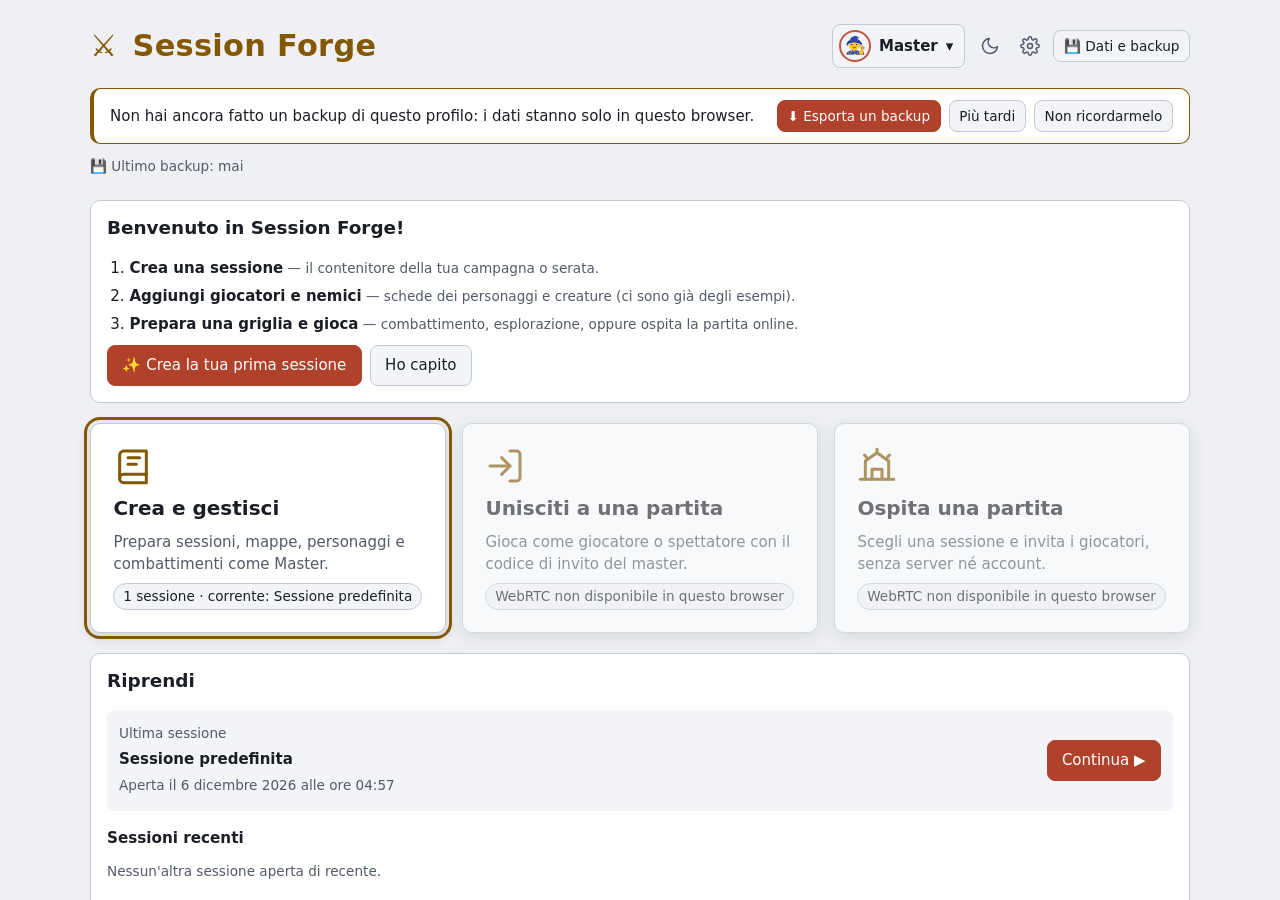
==== commit d95e5822: "Portale iniziale, profili locali e backup automatico - Router su hash (#/home, #/master/<sezione>, #" ====
--- a/index.html
+++ b/index.html
@@ -9,12 +9,14 @@
   <link rel="manifest" href="manifest.json">
   <link rel="icon" href="icons/icon.svg" type="image/svg+xml">
   <!-- Tema, dimensione del testo e animazioni applicati prima del rendering (niente lampo di tema sbagliato). -->
+  <script src="js/stato/archivio-locale.js"></script>
   <script src="js/impostazioni.js"></script>
   <script>DnD.impostazioni.init();</script>
   <link rel="stylesheet" href="css/style.css">
   <link rel="stylesheet" href="css/boss.css">
   <link rel="stylesheet" href="css/leggendario.css">
   <link rel="stylesheet" href="css/dadi.css">
+  <link rel="stylesheet" href="css/portale.css">
 </head>
 <body>
   <div class="app">
@@ -41,6 +43,8 @@
   <script src="js/combattenti.js"></script>
   <script src="js/dati/classi.js"></script>
   <script src="js/magie.js"></script>
+  <script src="js/dati/srd-incantesimi.js"></script>
+  <script src="js/srd-analisi.js"></script>
   <script src="js/dati/equipaggiamento.js"></script>
   <script src="js/dati/nomi.js"></script>
   <script src="js/dati/colori.js"></script>
@@ -88,15 +92,21 @@
   <script src="js/scene.js"></script>
   <script src="js/dati/ia.js"></script>
   <script src="js/ia.js"></script>
+  <script src="js/combattimento.js"></script>
   <script src="js/note.js"></script>
   <script src="js/validazione.js"></script>
   <script src="js/stato/normalizza.js"></script>
   <script src="js/stato/esempi.js"></script>
   <script src="js/stato/migrazioni.js"></script>
   <script src="js/dati.js"></script>
+  <script src="js/stato/profili.js"></script>
   <script src="js/stato/archivio.js"></script>
   <script src="js/sessioni.js"></script>
+  <script src="js/stato/srd.js"></script>
+  <script src="js/stato/unione.js"></script>
+  <script src="js/stato/backup.js"></script>
   <script src="js/generatore.js"></script>
+  <script src="js/rotte.js"></script>
   <script src="js/rete/protocollo.js"></script>
   <script src="js/rete/trasporto.js"></script>
   <script src="js/rete/codici.js"></script>
@@ -104,6 +114,7 @@
   <script src="js/rete/filtro.js"></script>
   <script src="js/rete/immagini.js"></script>
   <script src="js/rete/intenzioni.js"></script>
+  <script src="js/rete/valutazione.js"></script>
   <script src="js/rete/sessione.js"></script>
   <script src="js/ui-comune.js"></script>
   <script src="js/ui-condizioni.js"></script>
@@ -111,6 +122,7 @@
   <script src="js/ui-difficolta.js"></script>
   <script src="js/ui-icone.js"></script>
   <script src="js/ui-razze.js"></script>
+  <script src="js/ui-srd.js"></script>
   <script src="js/ui-magie.js"></script>
   <script src="js/ui-incantesimi.js"></script>
   <script src="js/ui-asset.js"></script>
@@ -150,12 +162,17 @@
   <script src="js/ui-editor-griglie.js"></script>
   <script src="js/ui-combattimento-incantesimi.js"></script>
   <script src="js/ui-combattimento-creature.js"></script>
+  <script src="js/ui-combattimento-preparazione.js"></script>
+  <script src="js/ui-combattimento-ia.js"></script>
+  <script src="js/ui-combattimento-mondo.js"></script>
   <script src="js/ui-combattimento.js"></script>
   <script src="js/ui-esplorazione.js"></script>
   <script src="js/ui-sessioni.js"></script>
   <script src="js/ui-suoni.js"></script>
   <script src="js/ui-impostazioni.js"></script>
+  <script src="js/ui-backup.js"></script>
   <script src="js/ui-online.js"></script>
+  <script src="js/ui-portale.js"></script>
   <script src="js/app.js"></script>
 </body>
 </html>
--- a/css/style.css
+++ b/css/style.css
@@ -63,12 +63,41 @@
   --grid-label-bg: rgba(255, 255, 255, 0.92);
   --grid-missing: #9aa0a8;
   --grid-missing-text: #1b1e25;
+  /* Canvas della griglia: stessi valori in ogni tema (letti da ui-griglia-disegno.js). */
+  --grid-ok: rgba(63,174,99,0.45);
+  --grid-bad: rgba(212,69,58,0.5);
+  --grid-reach: rgba(63,174,99,0.18);
+  --grid-reach-dash: rgba(232,131,42,0.16);
+  --grid-shape-stroke: rgba(0,0,0,0.4);
+  --grid-hostile: #d4453a;
+  --grid-badge-bg: #111;
+  --grid-badge-fg: #fff;
+  --grid-hidden-bg: rgba(0,0,0,0.6);
+  --grid-hidden-slash: #ff6b5e;
+  /* Altri canvas (DnD.ui.coloreTema), stessi valori in ogni tema. */
+  --mappa-fatto: rgba(0,0,0,0.7);
+  --mappa-nascosto-bg: rgba(20,22,28,0.85);
+  --mappa-tratto: #ffffff;
+  --mappa-cursore: rgba(255,255,255,0.8);
+  --boss-corona: #f2c94c;
+  --boss-corona-bordo: #3a2408;
+  --boss-anteprima-linea: rgba(255,255,255,0.08);
+  --lg-bianco: #ffffff;
+  --lg-ricerca: #5cc8f0;
+  --lg-ombra: #000000;
   /* Luce, visione e nebbia di guerra (r, g, b): buio, velo del master, nebbia dei giocatori, stanze, segni. */
   --vision-dark: 12, 16, 34;
   --vision-fog: 74, 82, 99;
   --vision-fog-player: 46, 50, 60;
   --vision-room: 70, 120, 230;
   --vision-mark: #c98a00;
+  /* Canvas della visione: stessi valori in ogni tema (letti da ui-visione.js). */
+  --vision-source-dark: #1b1d27;
+  --vision-source-dark-stroke: #c9c2ff;
+  --vision-sight-blocca: rgba(212,69,58,0.45);
+  --vision-sight-libera: rgba(63,174,99,0.4);
+  --vision-sight-altro: rgba(150,150,170,0.45);
+  --vision-sight-bloccata: rgba(212,69,58,0.55);
   --zone-players: 47, 111, 184;
   --zone-enemies: 176, 40, 28;
   /* Sovrapposizioni dei TileSet e delle TileMap (taglio, selezione, esclusi, bloccanti, collisioni). */
@@ -824,6 +853,16 @@
 
 /* ---------- Generatore di nemici ---------- */
 .modal.wide { width: min(920px, calc(100vw - 2rem)); }
+/* Importazione dall'SRD: elenco scorrevole con anteprima del testo; attribuzione sotto l'elenco delle Magie. */
+.srd-list { list-style: none; margin: 0.5rem 0; padding: 0; max-height: min(55vh, 520px); overflow-y: auto; border: 1px solid var(--border); border-radius: var(--radius); }
+.srd-list > li { padding: 0.4rem 0.6rem; border-bottom: 1px solid var(--border); }
+.srd-list > li:last-child { border-bottom: none; }
+.srd-row { display: flex; flex-wrap: wrap; align-items: center; gap: 0.4rem 0.75rem; }
+.srd-row > .muted { flex: 1; min-width: 12rem; }
+.srd-bar { display: flex; flex-wrap: wrap; align-items: center; gap: 0.5rem; }
+.srd-text { white-space: pre-line; }
+.srd-credits { margin-top: 1.5rem; padding: 0.75rem 1rem; border: 1px solid var(--border); border-radius: var(--radius); background: var(--panel); }
+.srd-credits p { margin: 0.25rem 0; }
 .generator { display: flex; flex-direction: column; gap: 0.75rem; }
 .gen-sheet { display: flex; flex-direction: column; gap: 0.6rem; }
 .gen-abilities { max-width: none; }
--- a/css/portale.css
+++ b/css/portale.css
@@ -0,0 +1,93 @@
+/* Portale (schermata iniziale), profili, «Dati e backup». Solo variabili del tema (style.css), chiaro e scuro. */
+
+/* Fuori dal Master la barra laterale, le note e i dadi non servono: il portale occupa la pagina. */
+body[data-modo="home"] .app, body[data-modo="ospita"] .app, body[data-modo="unisciti"] .app { grid-template-columns: 1fr; }
+body[data-modo="home"] .sidebar, body[data-modo="ospita"] .sidebar, body[data-modo="unisciti"] .sidebar,
+body[data-modo="home"] .dice-fab, body[data-modo="ospita"] .dice-fab, body[data-modo="unisciti"] .dice-fab,
+body[data-modo="home"] .notes-fab, body[data-modo="ospita"] .notes-fab, body[data-modo="unisciti"] .notes-fab,
+body[data-modo="home"] .notes-panel, body[data-modo="ospita"] .notes-panel, body[data-modo="unisciti"] .notes-panel { display: none; }
+
+.nav-home { display: flex; align-items: center; gap: 0.1rem; width: 100%; background: none; border: 1px solid var(--border); color: var(--text);
+  padding: 0.45rem 0.75rem; border-radius: 8px; font: inherit; cursor: pointer; }
+.nav-home:hover { background: var(--panel); }
+.nav-home:focus-visible { outline: 2px solid var(--accent); outline-offset: 2px; }
+.nav-home .nav-label { margin-left: 0.35rem; }
+.app.sidebar-collapsed .nav-home { justify-content: center; padding: 0.45rem 0; }
+
+.portale { max-width: 1100px; margin: 0 auto; display: flex; flex-direction: column; gap: 1.25rem; }
+.portale-testa { display: flex; align-items: center; justify-content: space-between; gap: 1rem; flex-wrap: wrap; }
+.portale-titolo { margin: 0; color: var(--accent); font-size: 1.9rem; letter-spacing: 0.01em; }
+.portale-strumenti { display: flex; align-items: center; gap: 0.5rem; flex-wrap: wrap; }
+.portale-profilo { display: inline-flex; align-items: center; gap: 0.5rem; padding: 0.3rem 0.7rem 0.3rem 0.35rem; }
+.portale-profilo-nome { max-width: 12rem; overflow: hidden; text-overflow: ellipsis; white-space: nowrap; font-weight: 600; }
+.portale-avatar { display: inline-grid; place-items: center; width: 2rem; height: 2rem; border-radius: 50%; border: 2px solid var(--border);
+  background: var(--panel-2); font-size: 1.05rem; line-height: 1; object-fit: cover; flex: none; }
+.portale-avatar.grande { width: 3.5rem; height: 3.5rem; font-size: 1.9rem; border-width: 3px; }
+
+.portale-avvisi { display: flex; flex-direction: column; gap: 0.5rem; }
+.portale-avviso { display: flex; align-items: center; justify-content: space-between; gap: 0.75rem; flex-wrap: wrap; padding: 0.7rem 1rem;
+  border: 1px solid var(--accent); border-left-width: 4px; border-radius: var(--radius); background: var(--panel); }
+.portale-avviso.errore { border-color: var(--danger); }
+.portale-avviso p { margin: 0; flex: 1 1 22rem; }
+
+.portale-carte { display: grid; grid-template-columns: repeat(3, minmax(0, 1fr)); gap: 1rem; }
+.portale-carta { display: flex; flex-direction: column; align-items: flex-start; gap: 0.45rem; text-align: left; min-height: 13rem; padding: 1.4rem;
+  background: var(--panel); color: var(--text); border: 1px solid var(--border); border-radius: var(--radius); box-shadow: var(--shadow);
+  font: inherit; cursor: pointer; transition: transform 0.15s, border-color 0.15s; }
+.portale-carta:hover:not(:disabled) { border-color: var(--accent); transform: translateY(-2px); }
+.portale-carta:focus-visible { outline: 3px solid var(--accent); outline-offset: 3px; }
+.portale-carta:disabled { opacity: 0.6; cursor: not-allowed; }
+.portale-carta-icona { color: var(--accent); }
+.portale-carta-titolo { font-size: 1.25rem; font-weight: 700; }
+.portale-carta-testo { color: var(--muted); }
+.portale-carta-stato { margin-top: auto; font-size: 0.85rem; padding: 0.15rem 0.55rem; border-radius: 999px; background: var(--panel-2); border: 1px solid var(--border); }
+
+.portale-riprendi, .portale-guida, .portale-sotto { display: flex; flex-direction: column; gap: 0.6rem; }
+.portale-riprendi h3 { margin: 0.5rem 0 0; font-size: 0.95rem; }
+.portale-ultima { display: flex; align-items: center; justify-content: space-between; gap: 1rem; flex-wrap: wrap; padding: 0.75rem; border-radius: 8px; background: var(--panel-2); }
+.portale-lista { list-style: none; margin: 0; padding: 0; display: flex; flex-direction: column; gap: 0.3rem; }
+.portale-lista li { display: flex; align-items: center; justify-content: space-between; gap: 0.75rem; flex-wrap: wrap; padding: 0.35rem 0; border-top: 1px solid var(--border); }
+.portale-lista li:first-child { border-top: none; }
+.portale-passi { margin: 0; padding-left: 1.4rem; display: flex; flex-direction: column; gap: 0.35rem; }
+.portale-piede { display: flex; justify-content: space-between; gap: 1rem; flex-wrap: wrap; align-items: center; }
+.portale-scelte { display: flex; flex-direction: column; gap: 0.35rem; }
+.portale-scelta { display: flex; align-items: center; gap: 0.6rem; padding: 0.55rem 0.75rem; border: 1px solid var(--border); border-radius: 8px; cursor: pointer; }
+.portale-scelta:has(input:checked) { border-color: var(--accent); background: var(--panel-2); }
+.portale-scelta:focus-within { outline: 2px solid var(--accent); outline-offset: 2px; }
+.portale-chi { display: flex; align-items: center; gap: 0.4rem; flex-wrap: wrap; }
+.portale-blocco h2 { display: flex; align-items: center; gap: 0.75rem; }
+
+/* Editor del profilo */
+.portale-editor-testa { display: flex; gap: 1rem; align-items: flex-start; }
+.portale-editor-campi { flex: 1; display: flex; flex-direction: column; gap: 0.5rem; }
+.portale-icone { display: flex; flex-wrap: wrap; gap: 0.35rem; }
+.portale-icona { width: 2.4rem; height: 2.4rem; font-size: 1.3rem; border-radius: 8px; border: 1px solid var(--border); background: var(--panel-2); cursor: pointer; }
+.portale-icona[aria-checked="true"] { border-color: var(--accent); box-shadow: 0 0 0 2px var(--accent); }
+.portale-icona:focus-visible { outline: 2px solid var(--accent); outline-offset: 2px; }
+
+/* Dati e backup */
+.backup-pagina { display: flex; flex-direction: column; gap: 1rem; min-width: min(640px, 80vw); }
+.backup-pagina section { display: flex; flex-direction: column; gap: 0.45rem; padding-top: 0.75rem; border-top: 1px solid var(--border); }
+.backup-pagina section:first-child { border-top: none; padding-top: 0; }
+.backup-pagina h3 { margin: 0; }
+.backup-barra { height: 0.6rem; border-radius: 999px; background: var(--hp-track); overflow: hidden; }
+.backup-barra > span { display: block; height: 100%; background: var(--accent); }
+.backup-esito { font-weight: 600; }
+.backup-esito.ok { color: var(--ok-text); }
+.backup-esito.no { color: var(--danger-text); }
+.backup-conflitti { max-height: 45vh; overflow-y: auto; border: 1px solid var(--border); border-radius: 8px; }
+.backup-conflitti table { width: 100%; border-collapse: collapse; }
+.backup-conflitti th, .backup-conflitti td { padding: 0.3rem 0.5rem; border-bottom: 1px solid var(--border); text-align: left; vertical-align: middle; }
+.backup-conflitti th { position: sticky; top: 0; background: var(--panel-2); }
+.backup-riepilogo { display: flex; flex-wrap: wrap; gap: 0.4rem; }
+
+@media (max-width: 860px) {
+  .portale-carte { grid-template-columns: 1fr; }
+  .portale-carta { min-height: 0; }
+  .portale-titolo { font-size: 1.5rem; }
+}
+@media (prefers-reduced-motion: reduce) {
+  .portale-carta { transition: none; }
+  .portale-carta:hover:not(:disabled) { transform: none; }
+}
+html[data-reduce-motion] .portale-carta:hover:not(:disabled) { transform: none; }
